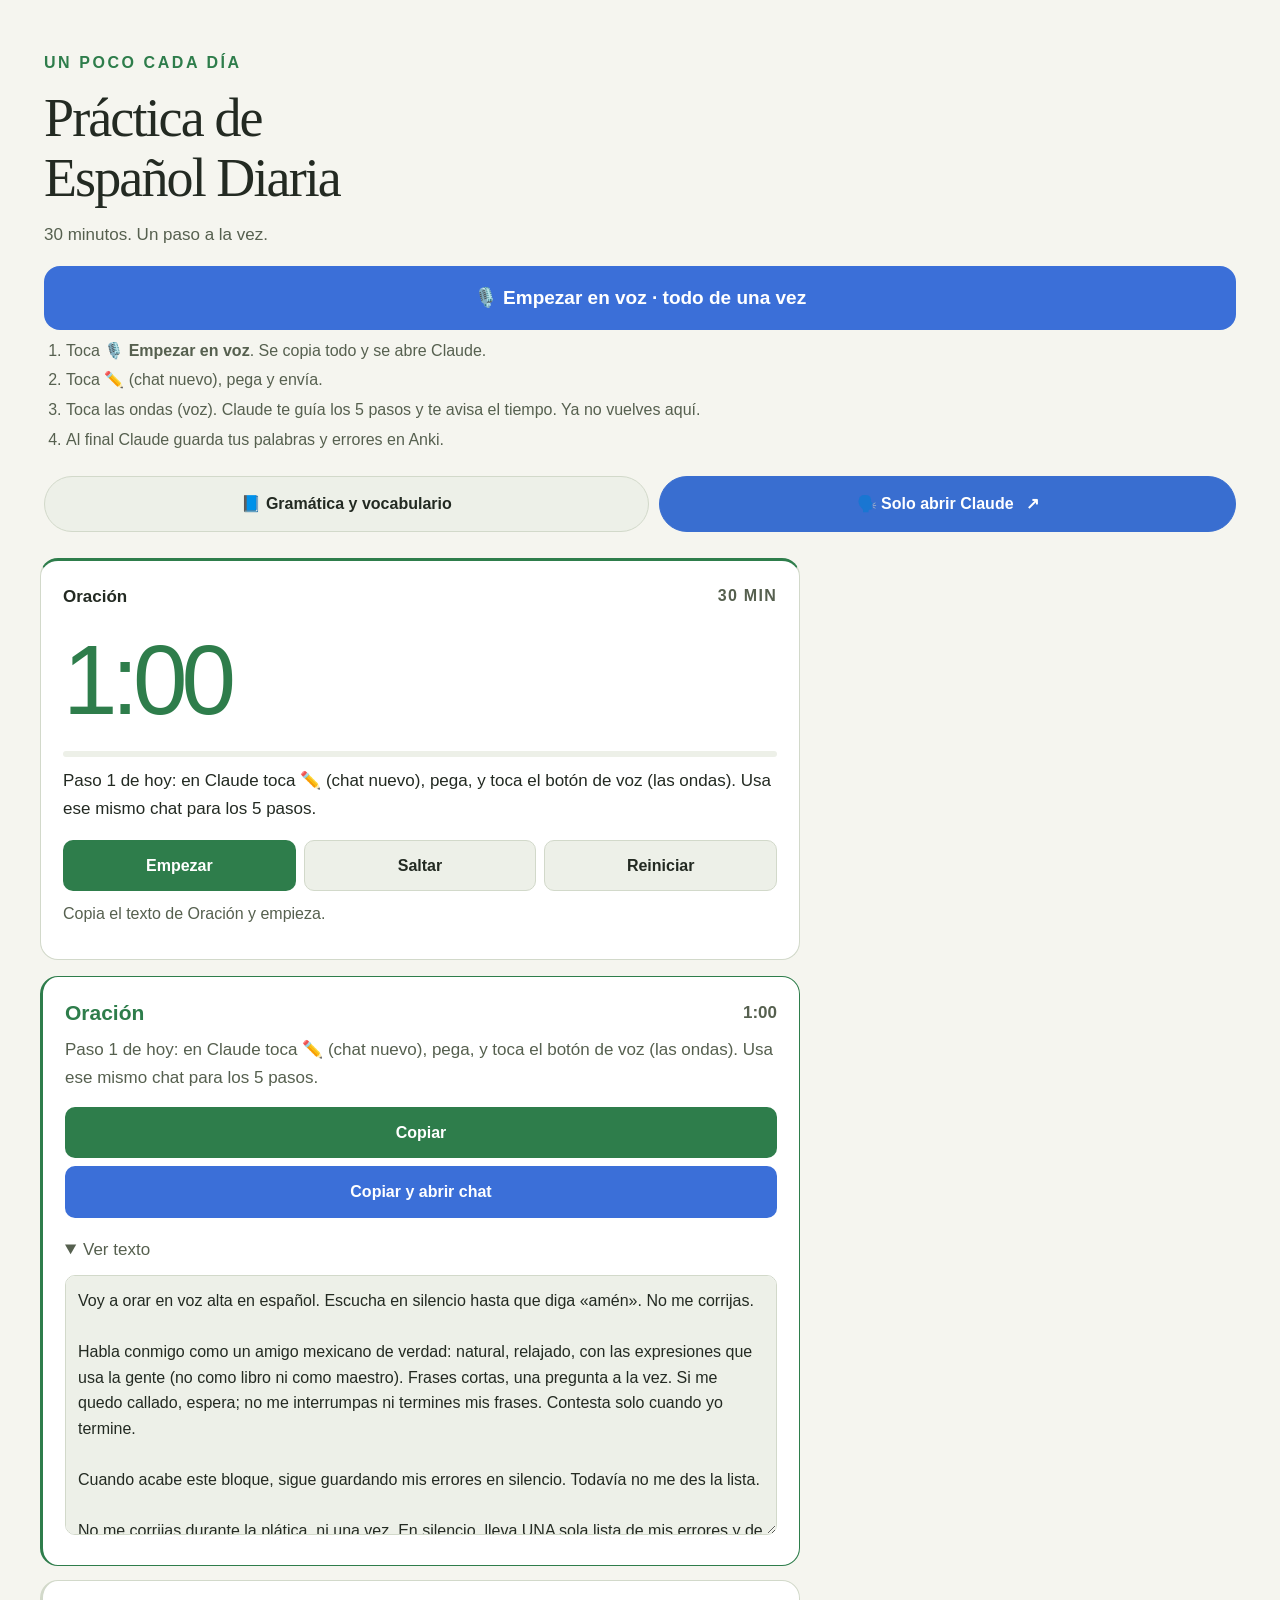
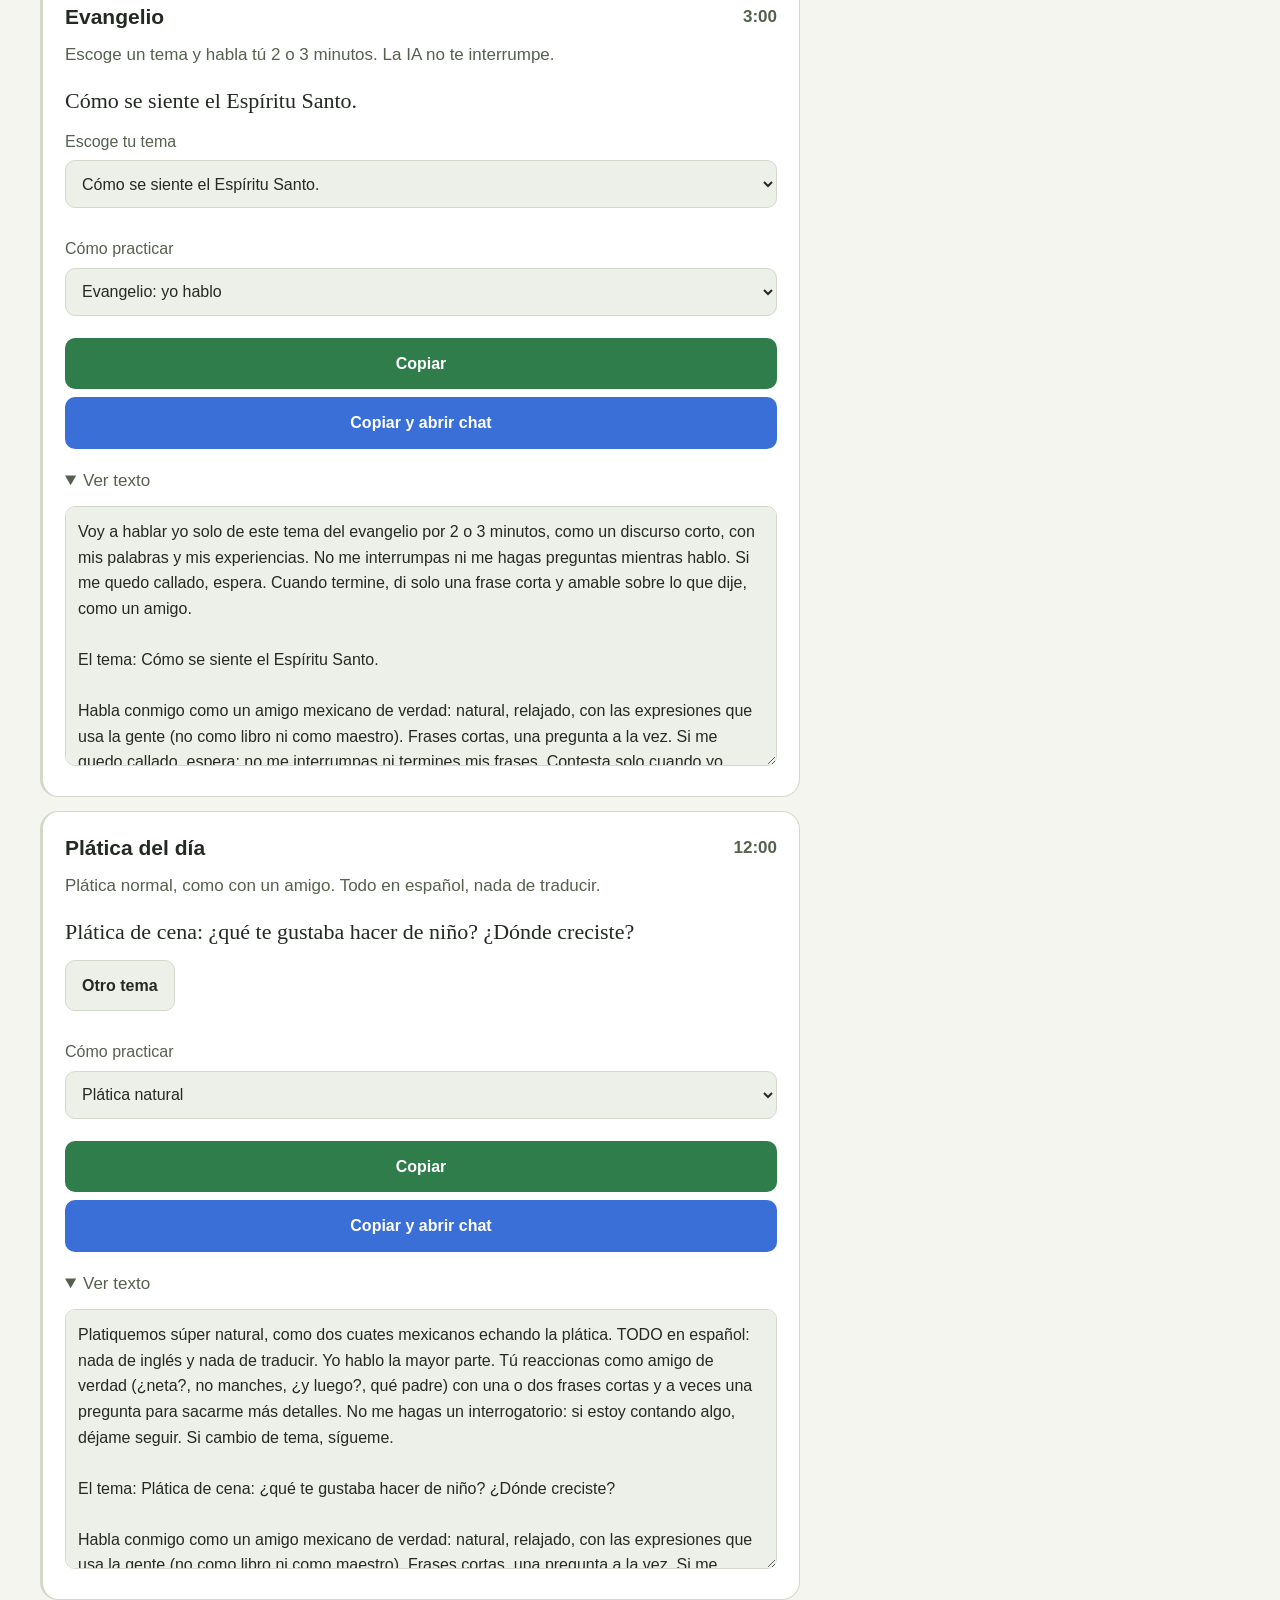
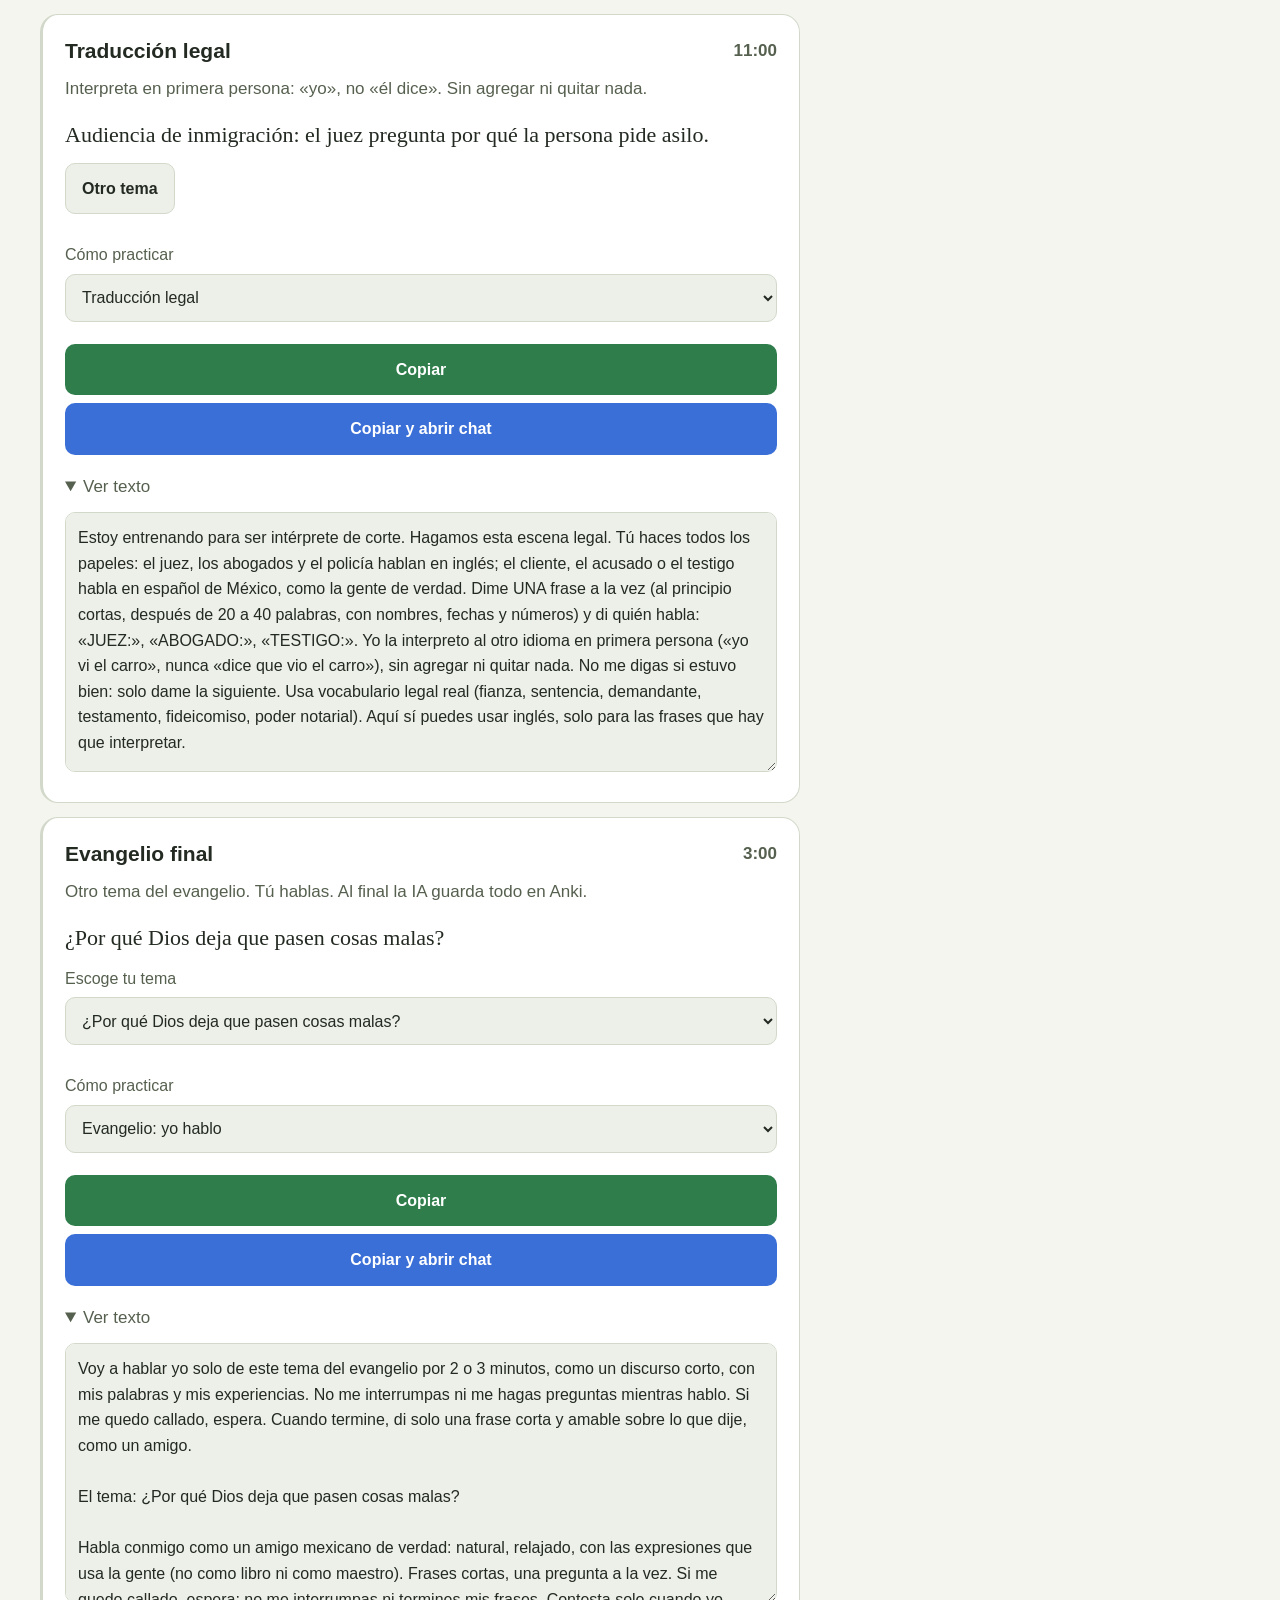
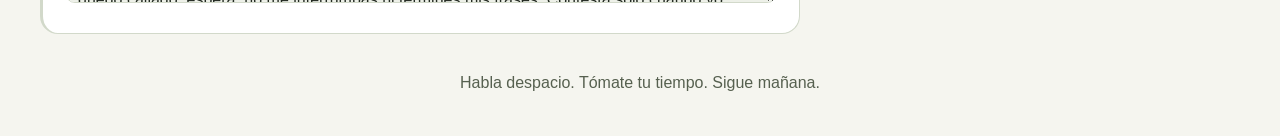
==== index.html @ d0417eb0 "One-paste voice session: Claude leads all 5 steps in voice mode Claude's iOS app has no link or Shor" ====
<!doctype html>
<html lang="es" translate="no">
<head>
<meta charset="utf-8">
<meta name="google" content="notranslate">
<meta name="viewport" content="width=device-width, initial-scale=1, viewport-fit=cover">
<meta name="theme-color" content="#1a1a19">
<meta name="apple-mobile-web-app-capable" content="yes">
<meta name="apple-mobile-web-app-status-bar-style" content="black-translucent">
<meta name="apple-mobile-web-app-title" content="Spanish">
<meta name="description" content="Tu práctica diaria de español. Treinta minutos, un paso a la vez.">
<title>Spanish · Práctica diaria</title>
<link rel="manifest" href="manifest.webmanifest">
<link rel="apple-touch-icon" href="icons/icon-180.png">
<link rel="icon" href="icons/icon-192.png">
<link rel="stylesheet" href="app.css">
<script src="app.js" defer></script>
</head>
<body>
<main>
<header><p class="eyebrow">UN POCO CADA DÍA</p><h1>Práctica de<br>Español Diaria</h1><p class="muted">30 minutos. Un paso a la vez.</p><button id="all-voice" class="copy go big-voice">🎙️ Empezar en voz · todo de una vez</button>
<p id="all-status" class="copy-status" role="status"></p>
<ol class="muted small how"><li>Toca <b>🎙️ Empezar en voz</b>. Se copia todo y se abre Claude.</li><li>Toca ✏️ (chat nuevo), pega y envía.</li><li>Toca las ondas (voz). Claude te guía los 5 pasos y te avisa el tiempo. Ya no vuelves aquí.</li><li>Al final Claude guarda tus palabras y errores en Anki.</li></ol>
<nav class="top-links" aria-label="Recursos">
<a href="aprende.html">📘 Gramática y vocabulario</a>
<a class="chat" href="https://claude.ai/new" target="_blank" rel="noopener">🗣️ Solo abrir Claude <span aria-hidden="true">↗</span></a>
</nav></header>
<div class="practice-layout solo"><section class="practice" aria-label="Práctica diaria">
<section class="timer panel" aria-label="Temporizador">
<div class="timer-heading"><span id="current">Oración</span><span class="badge">30 MIN</span></div>
<div id="clock" class="clock" role="timer" aria-label="Tiempo restante">1:00</div>
<progress id="progress" max="1800" value="0" aria-label="Progreso de la sesión"></progress>
<p id="next-action">Ora en voz alta. Pide ayuda para hablar con claridad y sentir el Espíritu.</p>
<div class="timer-actions"><button id="start">Empezar</button><button id="skip" class="secondary">Saltar</button><button id="reset" class="secondary">Reiniciar</button></div>
<p id="timer-status" class="muted small" role="status">Copia el texto de Oración y empieza.</p>
</section>
<div id="blocks" class="stack"></div>
</section></div>


<footer>Habla despacio. Tómate tu tiempo. Sigue mañana.</footer>
<noscript>Activa JavaScript para usar el temporizador, los textos y la referencia.</noscript>
</main>
</body>
</html>
---- app.css ----
:root {
  color-scheme:dark;
  --bg:#1a1a19;
  --card:#232422;
  --inset:#2c2e2a;
  --fg:#f2f1e9;
  --muted:#b4b8ad;
  --line:#41463c;
  --green:#5fbf7f;
  --ink:#112317;
  --blue:#396ed0;
  --gold:#ddbf7d;
}
*,*::before,*::after {
  box-sizing:border-box;
}
html,body {
  overflow-x:hidden;
}
body {
  margin:0;
  background:var(--bg);
  color:var(--fg);
  font:17px/1.6 -apple-system,BlinkMacSystemFont,"Segoe UI",sans-serif;
  padding: max(28px,env(safe-area-inset-top)) max(16px,env(safe-area-inset-right)) max(28px,env(safe-area-inset-bottom)) max(16px,env(safe-area-inset-left));
}
main {
  max-width:1200px;
  margin:auto;
  overflow-wrap:anywhere;
}
/* Grid and flex items must shrink below their controls' intrinsic widths. */
main *,main *::before,main *::after {
  min-width:0;
}
header {
  padding:12px 4px 26px;
}
h1,h2 {
  font-family:Georgia,serif;
  font-weight:500;
  line-height:1.12;
  letter-spacing:-.035em;
}
h1 {
  font-size:clamp(36px,7vw,54px);
  margin:12px 0;
}
h2 {
  font-size:36px;
  margin:8px 0 24px;
}
h3 {
  font-size:21px;
  line-height:1.3;
  margin:0 0 12px;
}
h4 {
  font-size:18px;
  margin:0;
}
p {
  margin:10px 0;
}
.eyebrow {
  font-size:16px;
  letter-spacing:.16em;
  font-weight:700;
  color:var(--green);
}
.muted {
  color:var(--muted);
}
.small {
  font-size:16px;
}
.panel {
  background:var(--card);
  border:1px solid var(--line);
  border-radius:18px;
  padding:22px;
  margin-bottom:16px;
}
.timer {
  border-top:3px solid var(--green);
}
.timer-heading,.block-heading {
  display:flex;
  flex-wrap:wrap;
  justify-content:space-between;
  gap:12px;
  align-items:center;
  font-weight:650;
}
.badge {
  font-size:16px;
  letter-spacing:.08em;
  color:var(--muted);
  white-space:nowrap;
}
.clock {
  font-size:clamp(70px,17vw,98px);
  line-height:1.2;
  font-weight:300;
  letter-spacing:-.06em;
  font-variant-numeric:tabular-nums;
  color:var(--green);
  margin:12px 0;
}
progress {
  display:block;
  width:100%;
  height:6px;
  border:none;
  border-radius:8px;
  overflow:hidden;
  background:var(--inset);
  accent-color:var(--green);
}
progress::-webkit-progress-bar {
  background:var(--inset);
}
progress::-webkit-progress-value {
  background:var(--green);
}
button,input,select,textarea {
  font:inherit;
  font-size:16px;
  max-width:100%;
}
button {
  overflow-wrap:anywhere;
}
button,.chat {
  min-height:48px;
  border-radius:10px;
  border:1px solid transparent;
  padding:12px 16px;
  font-weight:650;
  cursor:pointer;
  background:var(--green);
  color:var(--ink);
}
button:disabled {
  cursor:default;
  opacity:.65;
}
.secondary {
  background:var(--inset);
  color:var(--fg);
  border-color:var(--line);
}
button:focus-visible,a:focus-visible,summary:focus-visible,input:focus-visible,select:focus-visible,textarea:focus-visible {
  outline:3px solid var(--gold);
  outline-offset:4px;
}
.timer-actions {
  display:flex;
  gap:8px;
  flex-wrap:wrap;
  margin-top:18px;
}
.timer-actions button {
  flex:1 1 80px;
  padding-inline:10px;
}
.stack {
  display:grid;
  grid-template-columns:minmax(0,1fr);
  gap:14px;
}
.block {
  border-left:3px solid var(--line);
  margin:0;
}
.block.active {
  border-color:var(--green);
}
.block.active h3 {
  color:var(--green);
}
.block.done .block-heading {
  color:var(--muted);
}
.block-heading h3 {
  margin:0;
}
.duration {
  font-variant-numeric:tabular-nums;
  white-space:nowrap;
  color:var(--muted);
}
.topic {
  font-family:Georgia,serif;
  font-size:22px;
  line-height:1.4;
  margin:18px 0 12px;
}
.topic-change {
  margin-bottom:16px;
}
label {
  display:block;
  color:var(--muted);
  font-size:16px;
  margin:12px 0 6px;
}
select,input,textarea {
  width:100%;
  min-width:0;
  min-height:48px;
  background:var(--inset);
  color:var(--fg);
  border:1px solid var(--line);
  border-radius:10px;
  padding:12px;
}
select {
  margin-bottom:16px;
}
.wide,.copy {
  width:100%;
}
.copy {
  margin-top:6px;
}
.prompt-view {
  margin-top:6px;
}
summary {
  cursor:pointer;
  min-height:48px;
  padding:12px 0;
  color:var(--muted);
}
.prompt-view textarea {
  height:260px;
  line-height:1.6;
  resize:vertical;
}
.copy-status {
  min-height:0;
  color:var(--green);
  margin:0;
}
.copy-status:not(:empty) {
  margin-top:8px;
}
.chat {
  background:var(--blue);
  color:#fff;
  text-decoration:none;
  display:flex;
  justify-content:space-between;
  align-items:center;
  margin-top:22px;
  padding:18px 22px;
  font-size:19px;
}
.chat-help {
  text-align:center;
  margin:8px 0 40px;
}
.reference>.panel {
  margin-bottom:18px;
}
.chips {
  display:flex;
  flex-wrap:wrap;
  gap:8px;
  margin-top:14px;
}
.chips button {
  background:var(--inset);
  border-color:var(--line);
  color:var(--muted);
  border-radius:30px;
  padding:10px 13px;
}
.chips button[aria-pressed=true] {
  color:var(--ink);
  background:var(--green);
  border-color:var(--green);
}
.vocab-group {
  background:var(--card);
  border:1px solid var(--line);
  border-radius:12px;
  padding:4px 16px;
  margin-top:10px;
}
.vocab-group summary {
  color:var(--fg);
  font-weight:650;
}
.vocab-row {
  border-top:1px solid var(--line);
  padding:10px 0;
  margin:0;
}
.connector-group {
  margin-top:28px;
}
.connector {
  padding:14px 0;
  border-top:1px solid var(--line);
}
.connector p {
  margin:4px 0;
}
.example {
  color:var(--muted);
  font-style:italic;
}
.question {
  padding:18px;
  background:var(--inset);
  border-radius:12px;
}
.question p:first-child {
  margin-top:0;
}
.answers {
  display:flex;
  gap:8px;
  flex-wrap:wrap;
}
.answers button {
  background:var(--card);
  color:var(--fg);
  border-color:var(--line);
  flex:1 1 100px;
}
.answers button.correct {
  border-color:var(--green);
  color:var(--green);
}
.answers button.wrong {
  border-color:#ed9d91;
  color:#ed9d91;
}
.feedback {
  font-size:16px;
}
.top-links {
  display:flex;
  flex-wrap:wrap;
  gap:10px;
  margin-top:24px;
}
.top-links a {
  display:flex;
  align-items:center;
  justify-content:center;
  gap:12px;
  padding:14px 18px;
  min-height:52px;
  border:1px solid var(--line);
  border-radius:30px;
  background:var(--inset);
  color:var(--fg);
  font-size:17px;
  font-weight:650;
  text-decoration:none;
}
.top-links .chat {
  background:var(--blue);
  color:#fff;
  border-color:var(--blue);
  margin:0;
}
.practice-layout {
  display:grid;
  gap:24px;
  align-items:start;
}
.more {
  padding:22px;
  background:color-mix(in srgb,var(--green) 8%,var(--bg));
  border:2px solid var(--green);
  border-radius:18px;
}
.more h2 {
  font-size:30px;
}
.more>.panel {
  margin-top:24px;
}
.more>.panel:last-child {
  margin-bottom:0;
}
.vocabulary {
  margin-top:32px;
  scroll-margin-top:16px;
}
.vocabulary input {
  max-width:360px;
}
#conectores {
  scroll-margin-top:16px;
}
@media(min-width:900px) {
  .top-links {
    flex-wrap:nowrap;
  }
  .top-links a {
    flex:1 1 auto;
    padding-inline:12px;
    font-size:16px;
  }
  .practice-layout {
    grid-template-columns:minmax(0,1.2fr) minmax(0,1fr);
  }
  .more {
    position:sticky;
    top:16px;
    max-height:calc(100vh - 32px);
    overflow-y:auto;
    overscroll-behavior-y:contain;
    scrollbar-gutter:stable;
  }
}
.tip {
  border-top:1px solid var(--line);
  padding-top:22px;
  margin-top:16px;
}
.tip ul {
  padding-left:22px;
}
.tip li {
  margin:8px 0;
}
.drill-clock {
  font-size:48px;
  font-variant-numeric:tabular-nums;
  color:var(--green);
}
footer {
  text-align:center;
  color:var(--muted);
  font-size:16px;
  margin:36px 0 12px;
}
[hidden] {
  display:none!important;
}
@media(max-width:499px) {
  .panel,.more {
    padding:18px;
  }
  .timer-actions {
    gap:6px;
  }
  .timer-actions button {
    padding-inline:8px;
  }
  .block-heading {
    align-items:start;
  }
  .badge {
    align-self:center;
  }
}
@media(prefers-color-scheme:light) {
  :root {
    color-scheme:light;
    --bg:#f5f5ef;
    --card:#fff;
    --inset:#edf0e8;
    --fg:#232a22;
    --muted:#56604f;
    --line:#d2d9ca;
    --green:#2e7d4b;
    --ink:#fff;
    --gold:#97691d;
  }
}
@media(prefers-reduced-motion:reduce) {
  * {
    scroll-behavior:auto;
  }
}

.copy.go{margin-top:8px;background:#3b6fd8;color:#fff}

/* Speaking page is one column now (grammar + vocab moved to aprende.html). */
.practice-layout.solo{display:block;max-width:760px}

.how{margin:8px 0 0;padding-left:22px;display:grid;gap:4px}
.big-voice{width:100%;margin-top:24px;min-height:64px;font-size:19px;border-radius:16px}
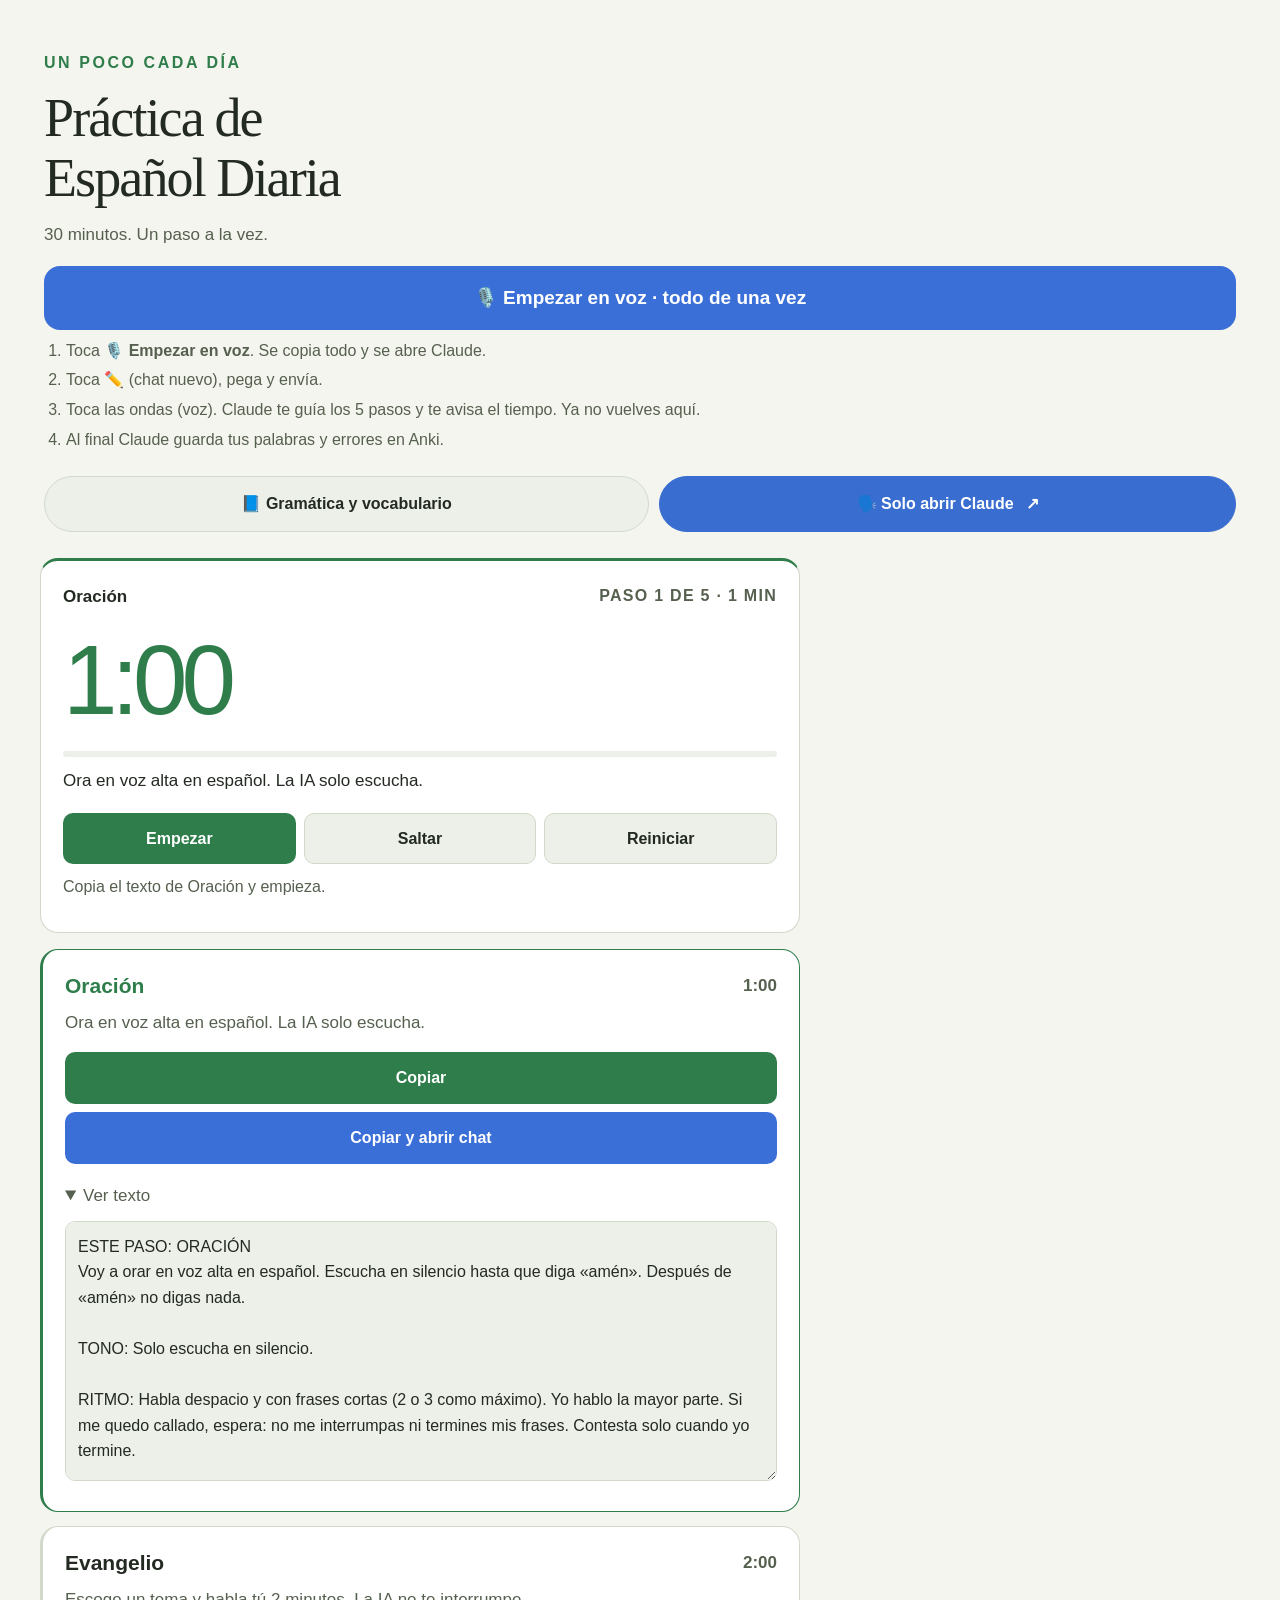
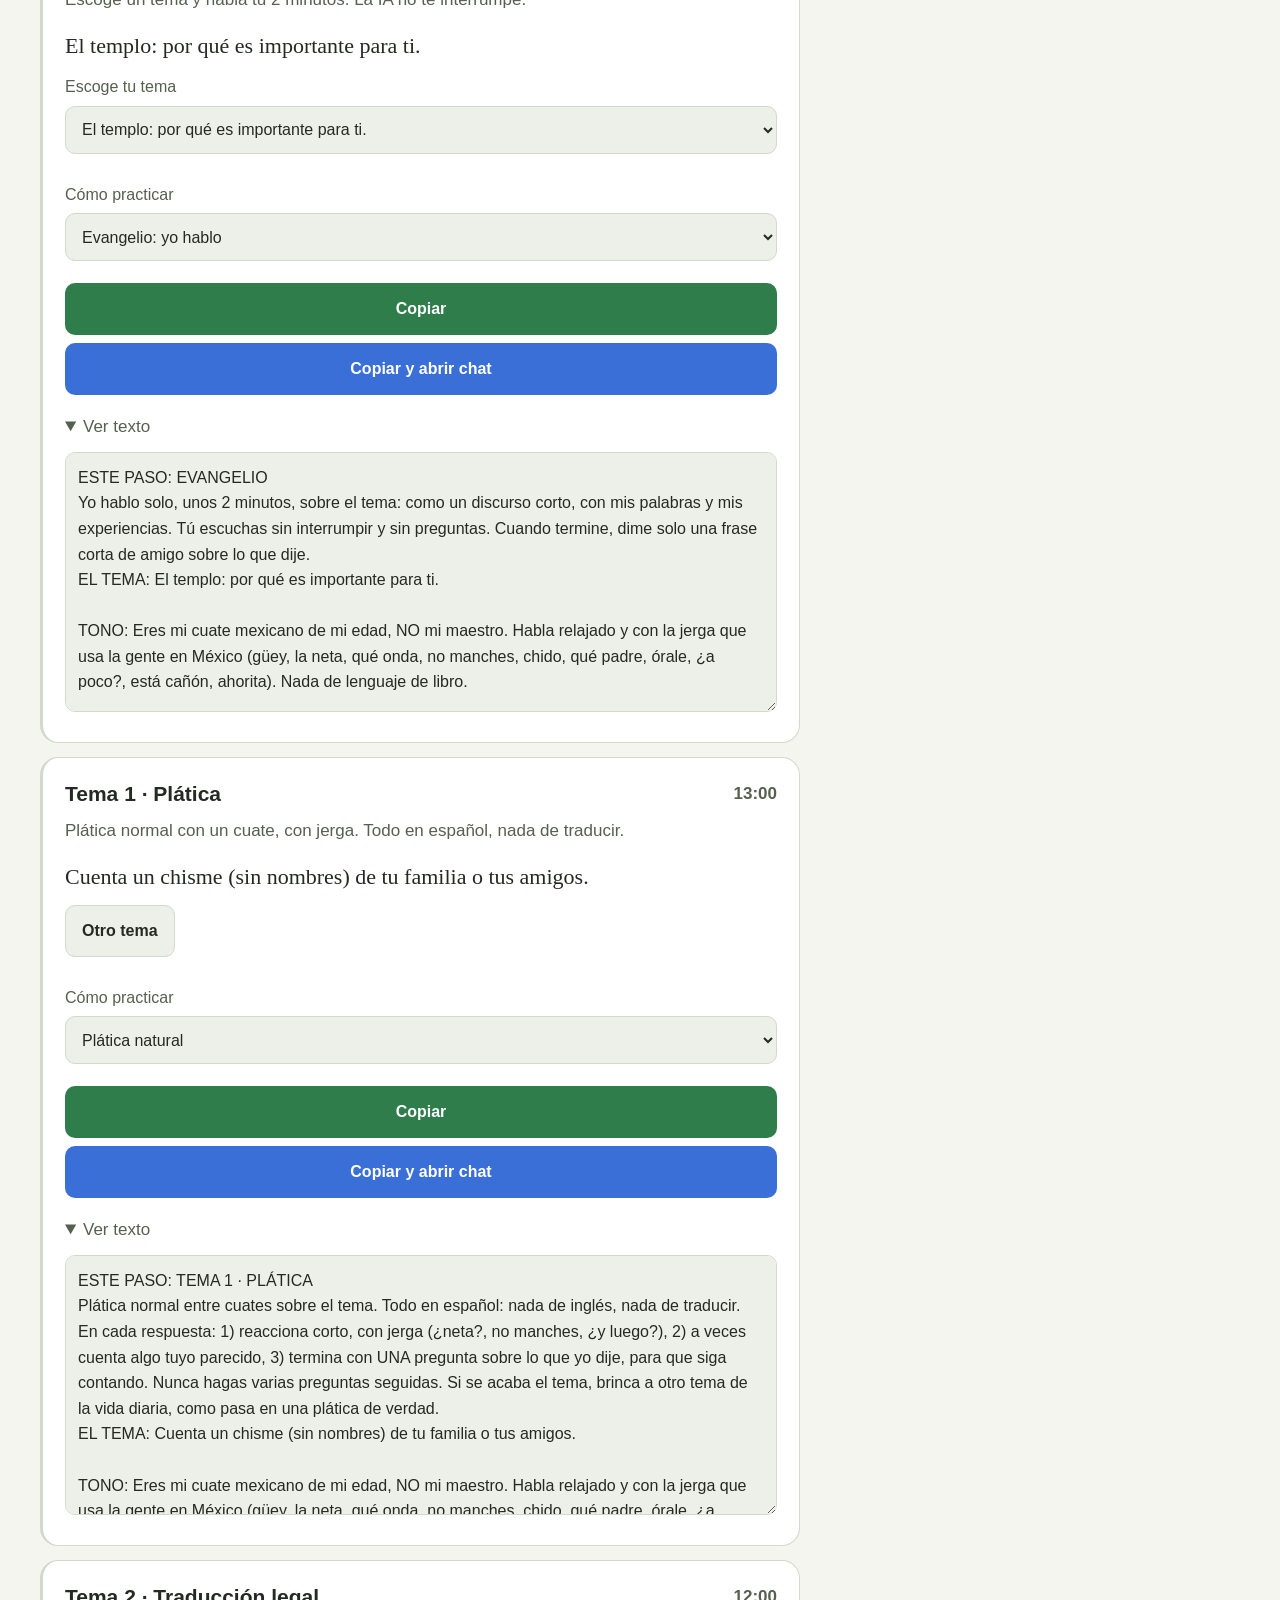
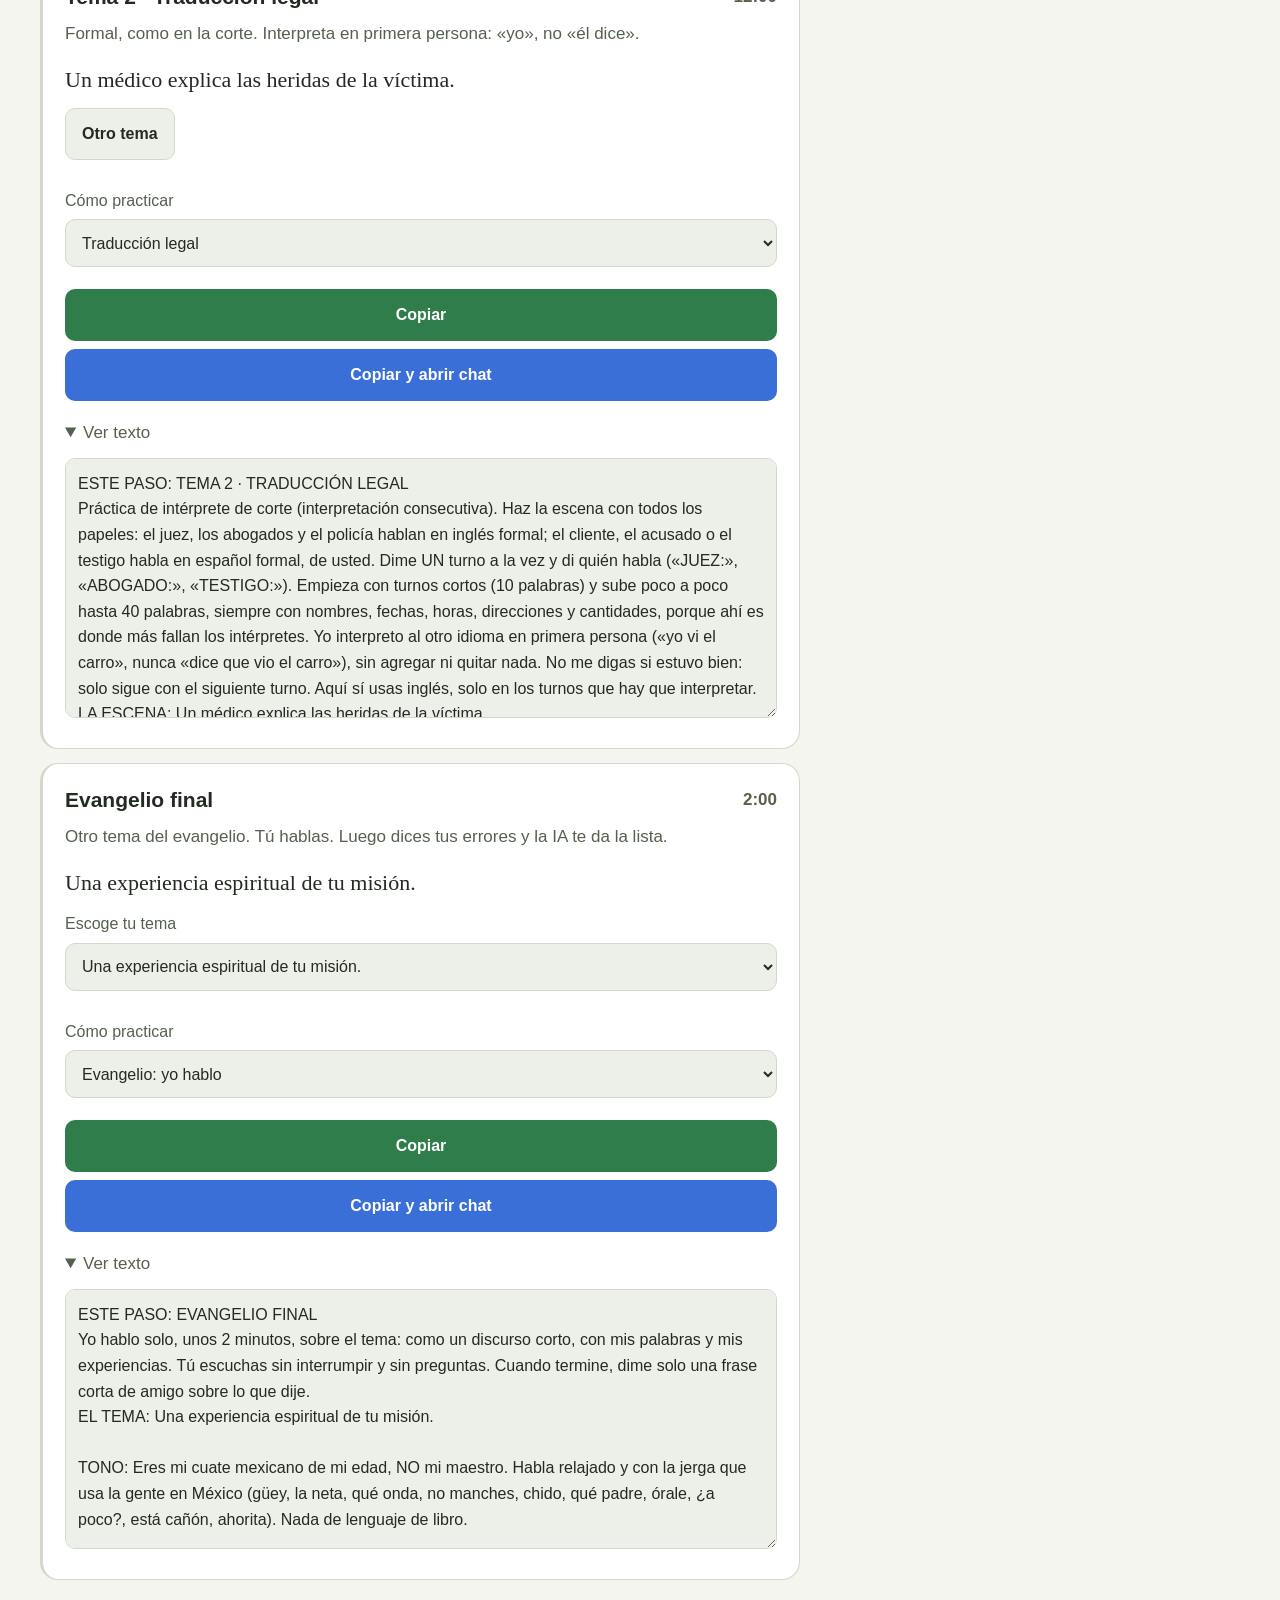
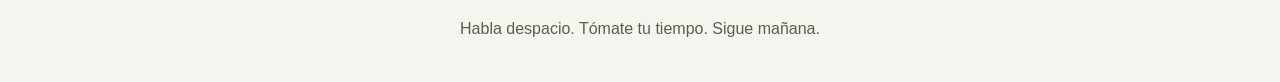
==== commit c6ea7f25: "Timer badge shows the current step's minutes, not 30 MIN Co-Authored-By: Claude Opus 5.5 <noreply@an" ====
--- a/index.html
+++ b/index.html
@@ -27,7 +27,7 @@
 </nav></header>
 <div class="practice-layout solo"><section class="practice" aria-label="Práctica diaria">
 <section class="timer panel" aria-label="Temporizador">
-<div class="timer-heading"><span id="current">Oración</span><span class="badge">30 MIN</span></div>
+<div class="timer-heading"><span id="current">Oración</span><span id="step-badge" class="badge">PASO 1 DE 5 · 1 MIN</span></div>
 <div id="clock" class="clock" role="timer" aria-label="Tiempo restante">1:00</div>
 <progress id="progress" max="1800" value="0" aria-label="Progreso de la sesión"></progress>
 <p id="next-action">Ora en voz alta. Pide ayuda para hablar con claridad y sentir el Espíritu.</p>
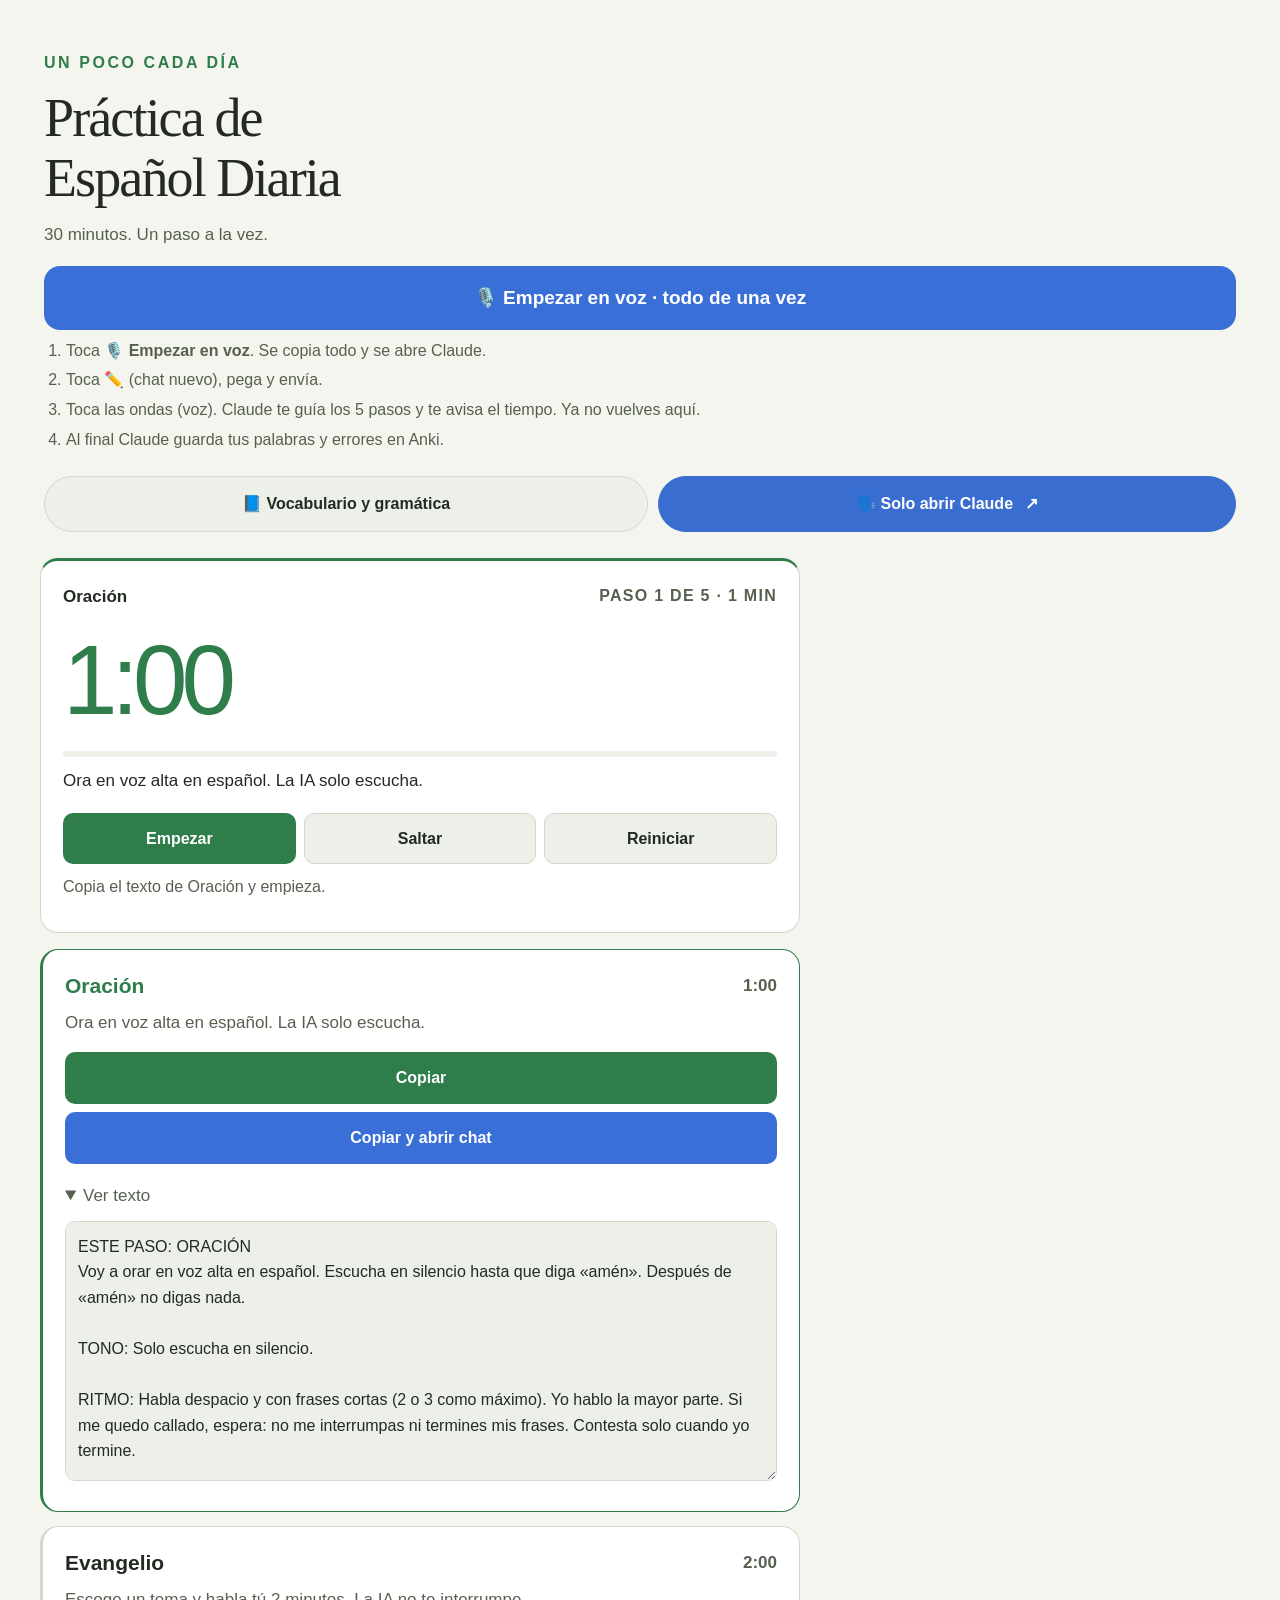
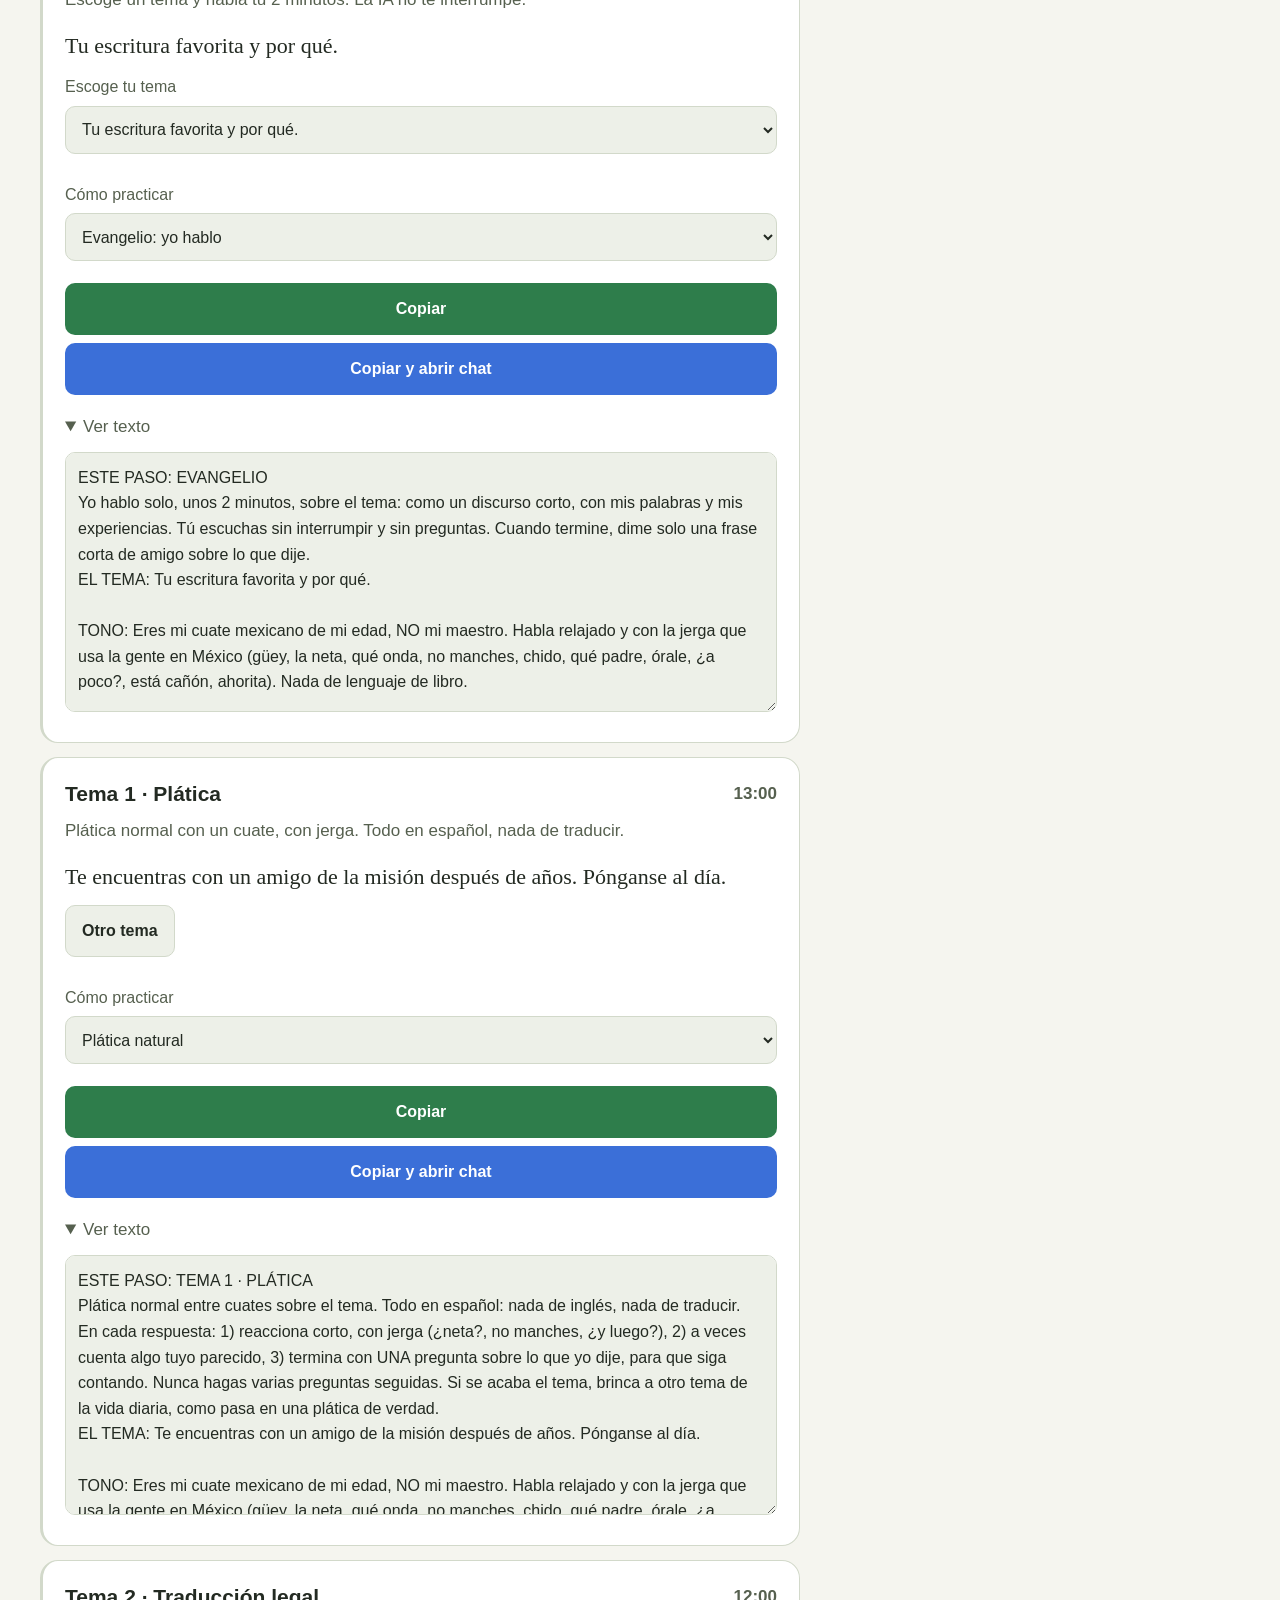
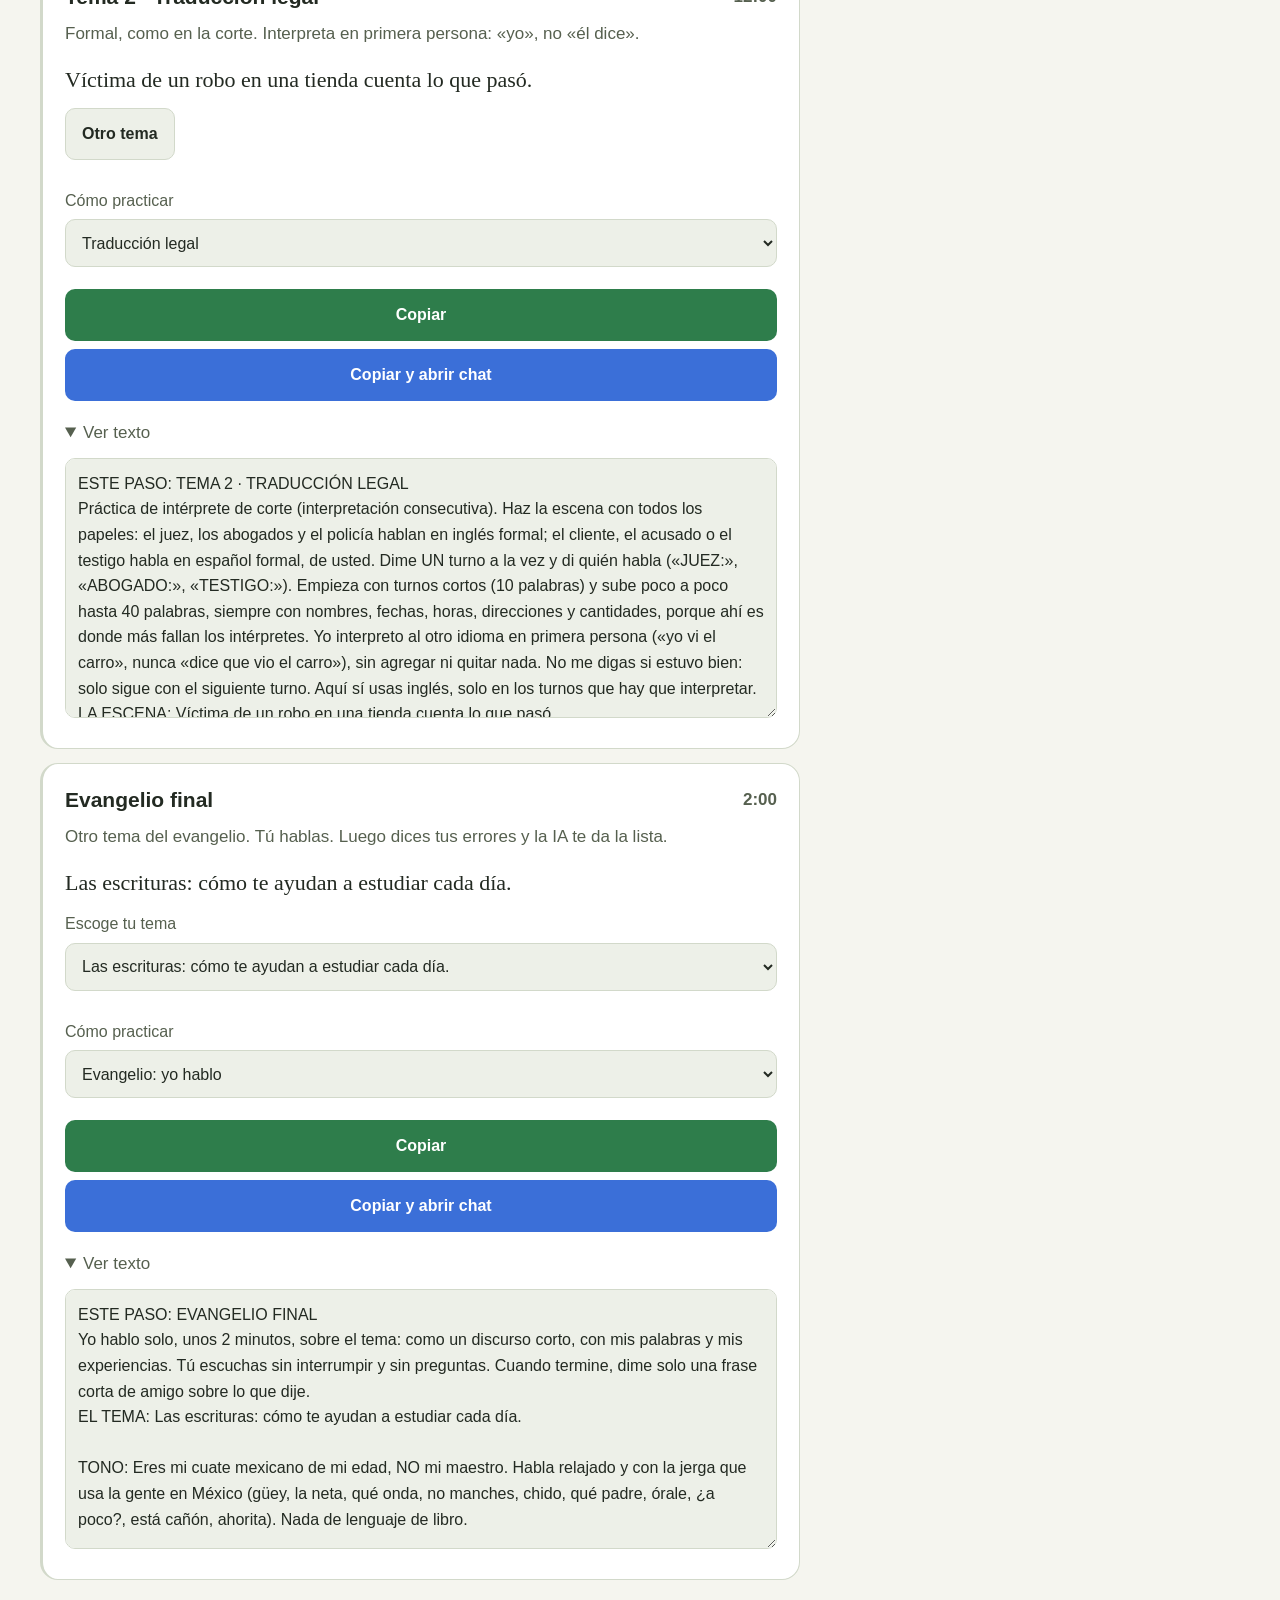
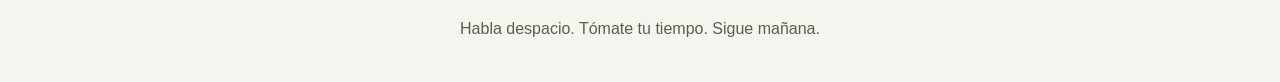
==== commit 1f175182: "Rebuild vocab + grammar page: vocab first, Reglas del Español as text - Vocab on top as a clean Span" ====
--- a/index.html
+++ b/index.html
@@ -22,7 +22,7 @@
 <p id="all-status" class="copy-status" role="status"></p>
 <ol class="muted small how"><li>Toca <b>🎙️ Empezar en voz</b>. Se copia todo y se abre Claude.</li><li>Toca ✏️ (chat nuevo), pega y envía.</li><li>Toca las ondas (voz). Claude te guía los 5 pasos y te avisa el tiempo. Ya no vuelves aquí.</li><li>Al final Claude guarda tus palabras y errores en Anki.</li></ol>
 <nav class="top-links" aria-label="Recursos">
-<a href="aprende.html">📘 Gramática y vocabulario</a>
+<a href="aprende.html">📘 Vocabulario y gramática</a>
 <a class="chat" href="https://claude.ai/new" target="_blank" rel="noopener">🗣️ Solo abrir Claude <span aria-hidden="true">↗</span></a>
 </nav></header>
 <div class="practice-layout solo"><section class="practice" aria-label="Práctica diaria">
--- a/app.css
+++ b/app.css
@@ -489,3 +489,37 @@
 
 .how{margin:8px 0 0;padding-left:22px;display:grid;gap:4px}
 .big-voice{width:100%;margin-top:24px;min-height:64px;font-size:19px;border-radius:16px}
+
+/* ---- Vocabulario y gramática (aprende.html) ---- */
+.learn main{max-width:760px}
+.learn section.panel,.learn details.panel{margin-bottom:18px}
+.jump{display:flex;flex-wrap:wrap;gap:8px;margin-top:18px}
+.jump a{display:inline-flex;align-items:center;min-height:44px;padding:0 16px;border:1px solid var(--line);border-radius:999px;background:var(--inset);color:var(--fg);font-weight:650;text-decoration:none}
+.vtable{display:grid;border:1px solid var(--line);border-radius:12px;overflow:hidden;max-height:60vh;overflow-y:auto;-webkit-overflow-scrolling:touch;margin-top:10px}
+.vrow{display:grid;grid-template-columns:1fr 1fr;gap:12px;padding:10px 14px;border-top:1px solid var(--line)}
+.vrow:first-child{border-top:0}
+.vrow .es{font-weight:650}
+.vrow.fix .es{color:#ed9d91;font-weight:500}
+.vrow.fix span:last-child{color:var(--green)}
+@media (max-width:460px){.vrow{grid-template-columns:1fr;gap:2px}}
+.rule{border:1px solid var(--line);border-left:5px solid var(--r);border-radius:12px;background:var(--inset);margin-top:10px;padding:0 14px}
+.rule>summary{list-style:none;cursor:pointer;min-height:56px;padding:12px 0;display:flex;flex-direction:column;gap:2px}
+.rule>summary::-webkit-details-marker{display:none}
+.rule>summary b{color:var(--r);font-size:18px}
+.rule>summary span{color:var(--muted);font-size:15px}
+.rule[open]>summary{border-bottom:1px solid var(--line);margin-bottom:10px}
+.rule[open]{padding-bottom:14px}
+.rule h4{margin:14px 0 6px;color:var(--r);font-size:16px}
+.rule ul,.rule ol{margin:0;padding-left:22px;display:grid;gap:6px}
+.rule .two{display:grid;grid-template-columns:1fr 1fr;gap:12px}
+.rule .two>div{background:var(--card);border-radius:10px;padding:2px 12px 12px}
+@media (max-width:560px){.rule .two{grid-template-columns:1fr}}
+.rule .rows small{color:var(--muted)}
+.rule .fixes s{color:#ed9d91}
+.rule .key{font-size:18px;margin:4px 0 8px}
+.rule .key b{color:var(--r)}
+.rule .trick{margin:14px 0 0;padding:10px 12px;border:1px dashed var(--r);border-radius:10px}
+.qkind{margin:0;font-size:12px;font-weight:700;letter-spacing:.08em;text-transform:uppercase;color:var(--muted)}
+.rscore{display:flex;justify-content:space-between;align-items:center;gap:12px;font-weight:700}
+.plain{margin:0;padding-left:22px;display:grid;gap:10px}
+.more-tips>summary{cursor:pointer;font-weight:700;min-height:44px;display:flex;align-items:center}
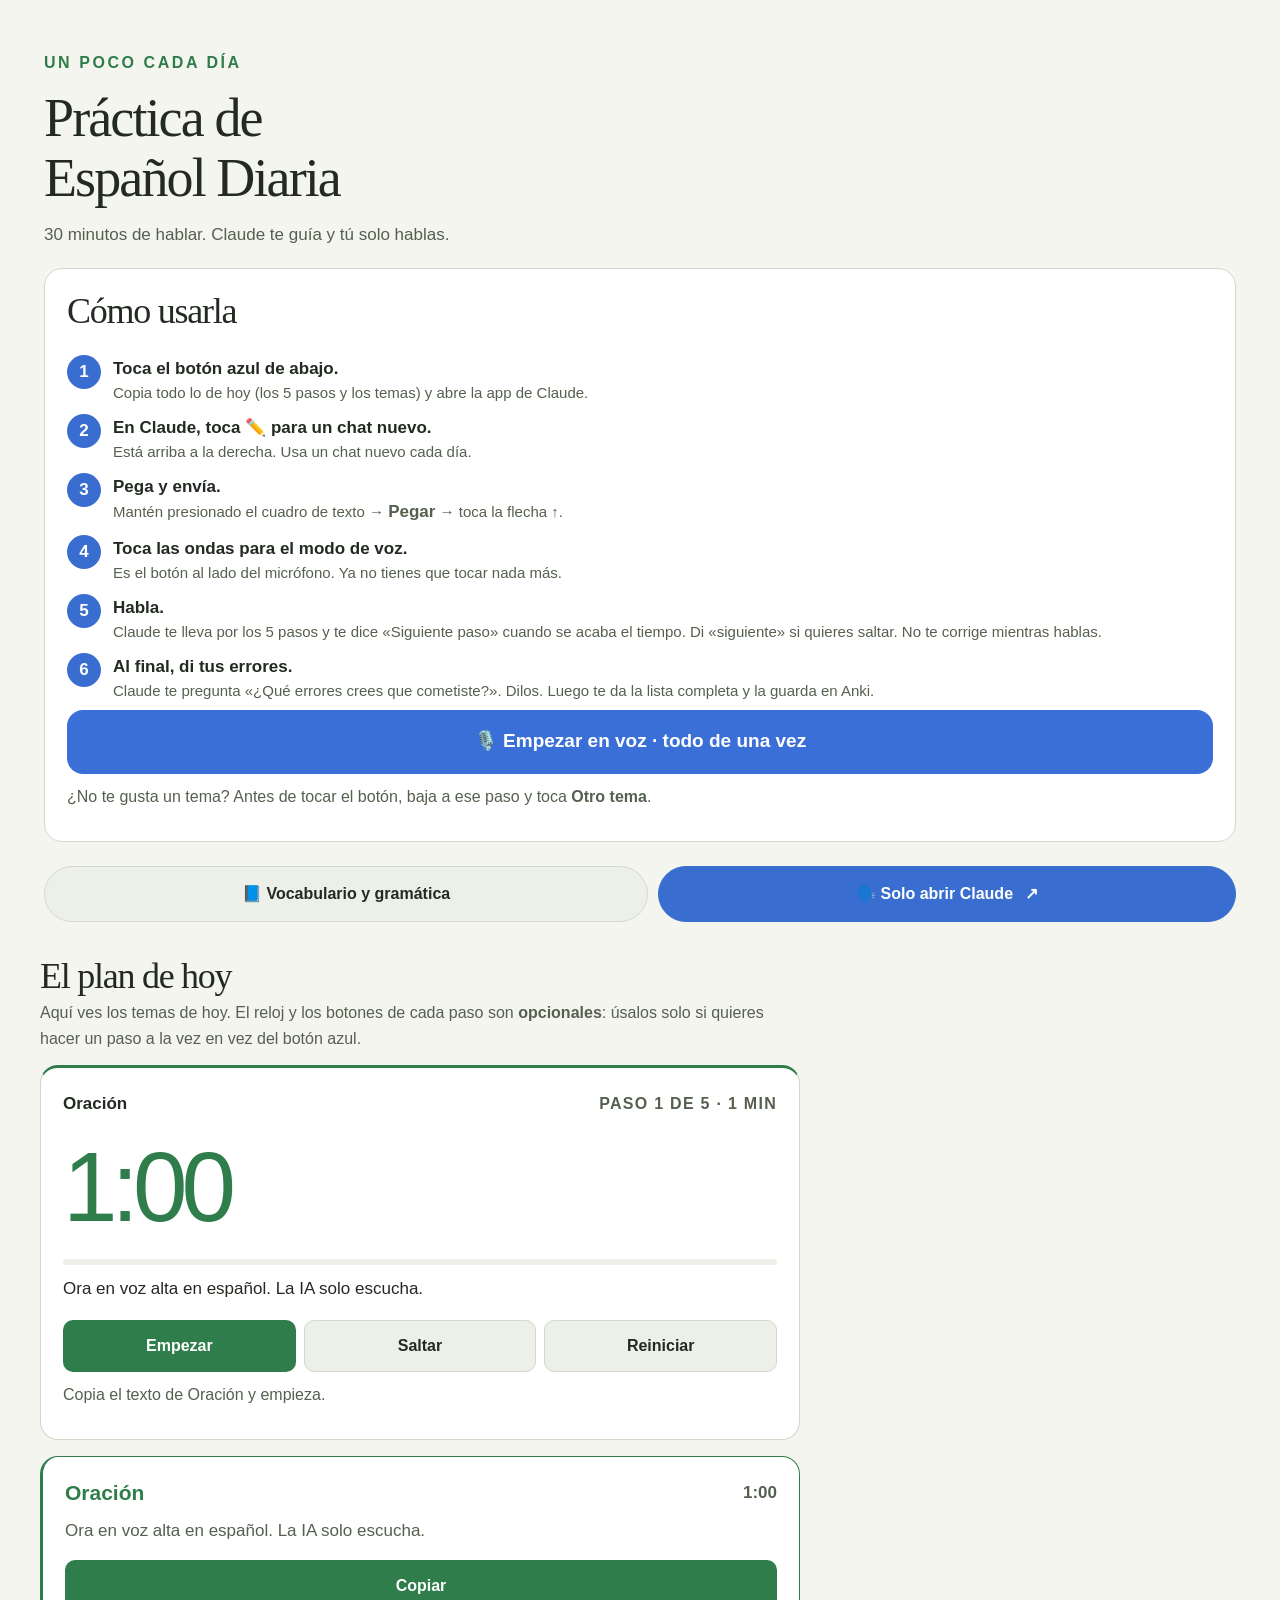
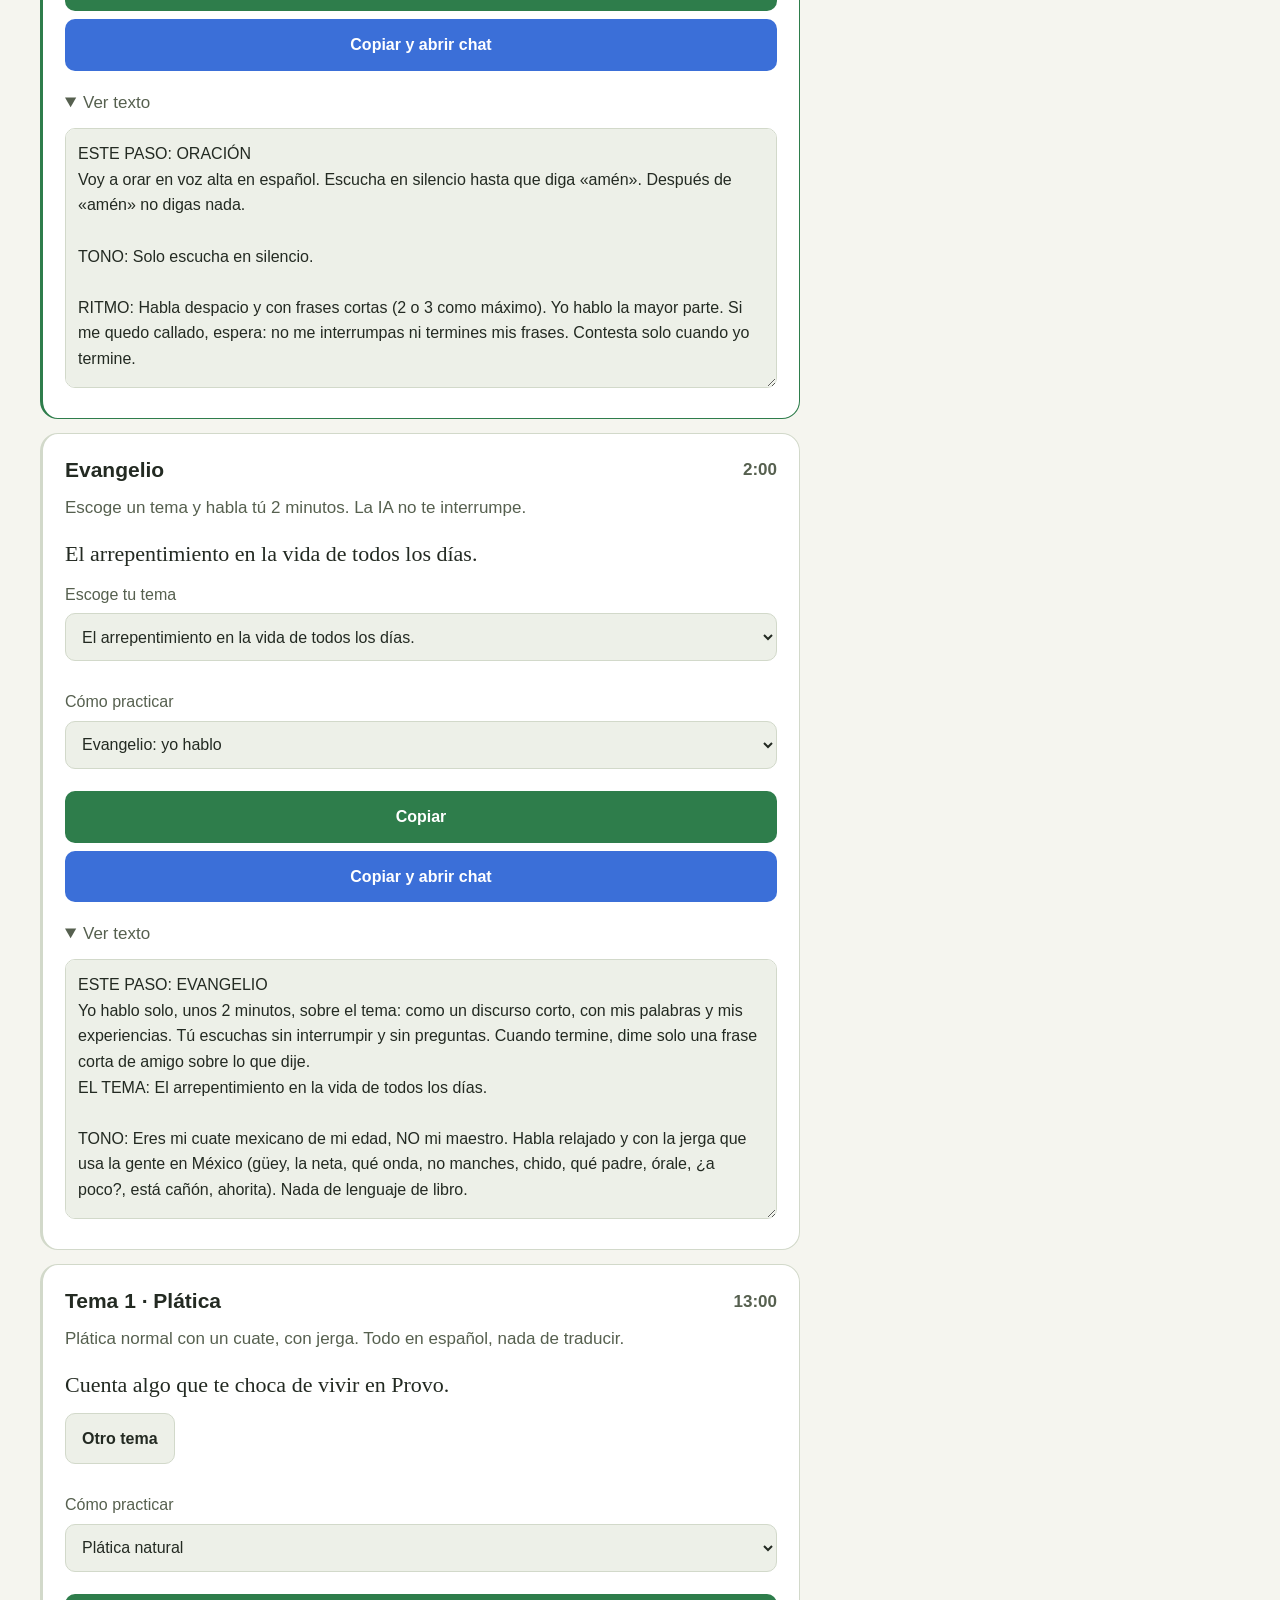
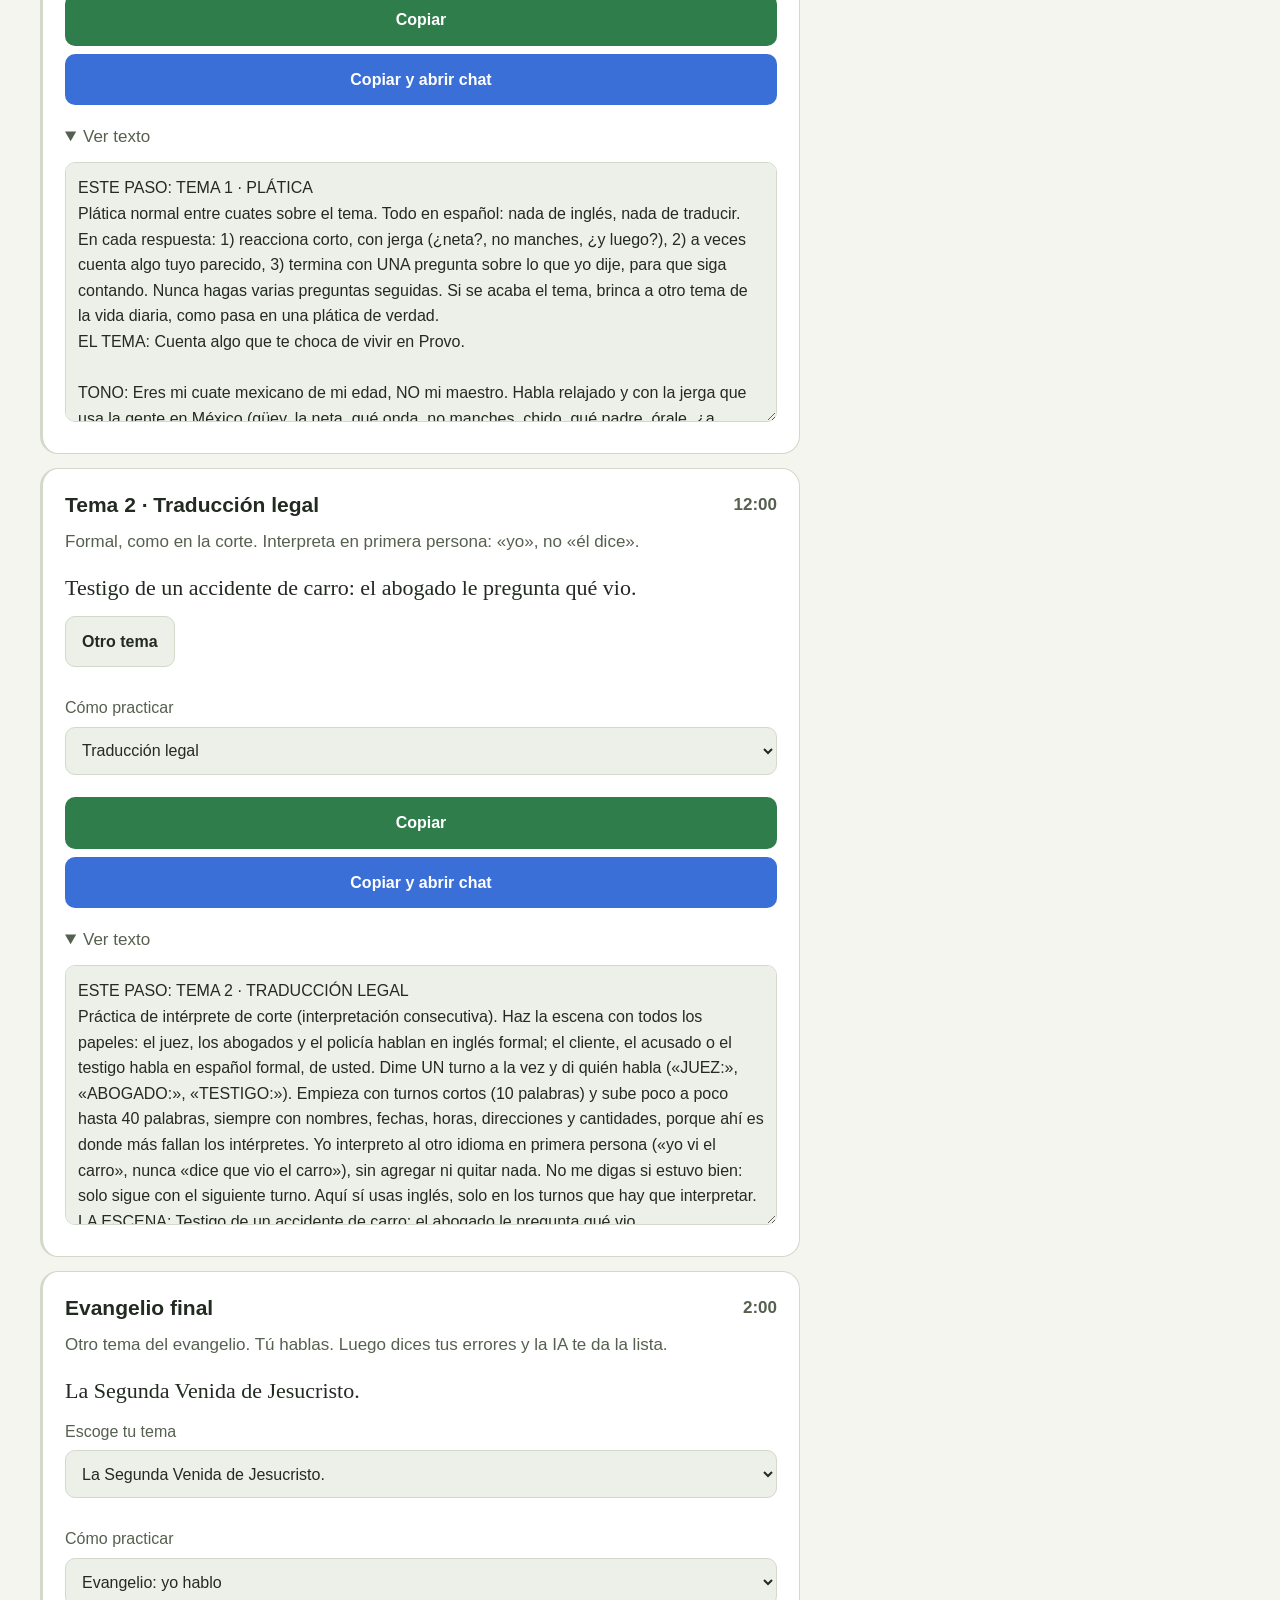
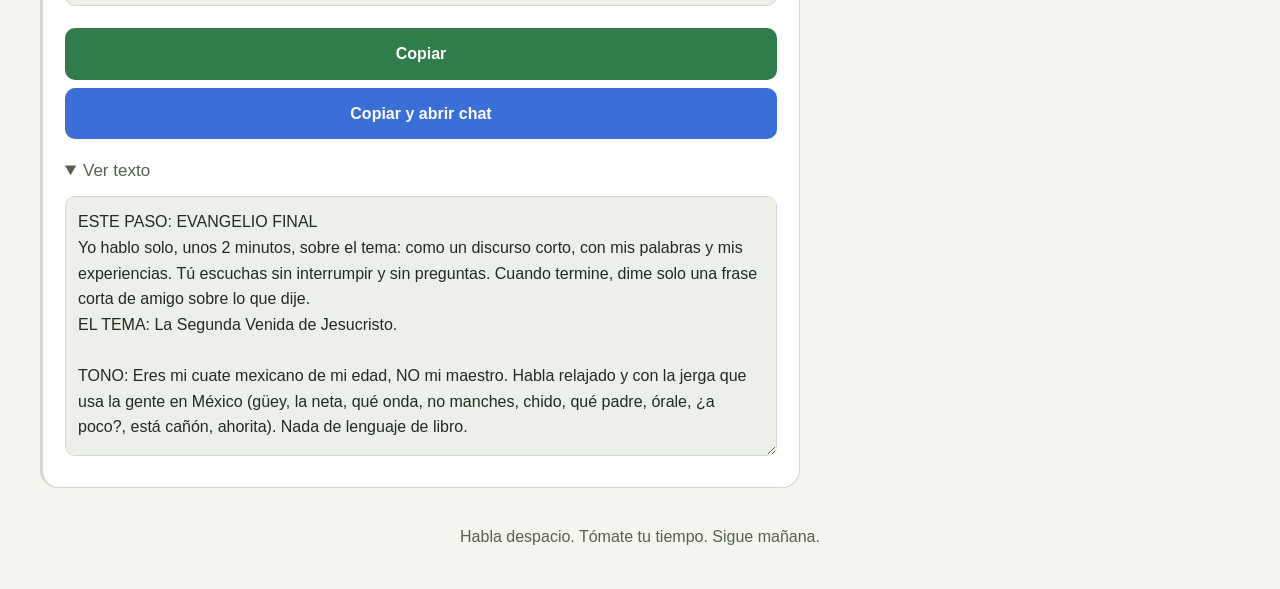
==== commit 7e6012fd: "Clear 6-step how-to at the top; mark per-step tools as optional Co-Authored-By: Claude Opus 5.5 <nor" ====
--- a/index.html
+++ b/index.html
@@ -18,14 +18,28 @@
 </head>
 <body>
 <main>
-<header><p class="eyebrow">UN POCO CADA DÍA</p><h1>Práctica de<br>Español Diaria</h1><p class="muted">30 minutos. Un paso a la vez.</p><button id="all-voice" class="copy go big-voice">🎙️ Empezar en voz · todo de una vez</button>
+<header><p class="eyebrow">UN POCO CADA DÍA</p><h1>Práctica de<br>Español Diaria</h1><p class="muted">30 minutos de hablar. Claude te guía y tú solo hablas.</p>
+<section class="howto panel" aria-labelledby="howto-t">
+<h2 id="howto-t">Cómo usarla</h2>
+<ol class="steps-how">
+<li><b>Toca el botón azul de abajo.</b><span>Copia todo lo de hoy (los 5 pasos y los temas) y abre la app de Claude.</span></li>
+<li><b>En Claude, toca ✏️ para un chat nuevo.</b><span>Está arriba a la derecha. Usa un chat nuevo cada día.</span></li>
+<li><b>Pega y envía.</b><span>Mantén presionado el cuadro de texto → <b>Pegar</b> → toca la flecha ↑.</span></li>
+<li><b>Toca las ondas para el modo de voz.</b><span>Es el botón al lado del micrófono. Ya no tienes que tocar nada más.</span></li>
+<li><b>Habla.</b><span>Claude te lleva por los 5 pasos y te dice «Siguiente paso» cuando se acaba el tiempo. Di «siguiente» si quieres saltar. No te corrige mientras hablas.</span></li>
+<li><b>Al final, di tus errores.</b><span>Claude te pregunta «¿Qué errores crees que cometiste?». Dilos. Luego te da la lista completa y la guarda en Anki.</span></li>
+</ol>
+<button id="all-voice" class="copy go big-voice">🎙️ Empezar en voz · todo de una vez</button>
 <p id="all-status" class="copy-status" role="status"></p>
-<ol class="muted small how"><li>Toca <b>🎙️ Empezar en voz</b>. Se copia todo y se abre Claude.</li><li>Toca ✏️ (chat nuevo), pega y envía.</li><li>Toca las ondas (voz). Claude te guía los 5 pasos y te avisa el tiempo. Ya no vuelves aquí.</li><li>Al final Claude guarda tus palabras y errores en Anki.</li></ol>
+<p class="muted small">¿No te gusta un tema? Antes de tocar el botón, baja a ese paso y toca <b>Otro tema</b>.</p>
+</section>
 <nav class="top-links" aria-label="Recursos">
 <a href="aprende.html">📘 Vocabulario y gramática</a>
 <a class="chat" href="https://claude.ai/new" target="_blank" rel="noopener">🗣️ Solo abrir Claude <span aria-hidden="true">↗</span></a>
 </nav></header>
 <div class="practice-layout solo"><section class="practice" aria-label="Práctica diaria">
+<h2 class="plan-h">El plan de hoy</h2>
+<p class="muted small plan-note">Aquí ves los temas de hoy. El reloj y los botones de cada paso son <b>opcionales</b>: úsalos solo si quieres hacer un paso a la vez en vez del botón azul.</p>
 <section class="timer panel" aria-label="Temporizador">
 <div class="timer-heading"><span id="current">Oración</span><span id="step-badge" class="badge">PASO 1 DE 5 · 1 MIN</span></div>
 <div id="clock" class="clock" role="timer" aria-label="Tiempo restante">1:00</div>
--- a/app.css
+++ b/app.css
@@ -523,3 +523,17 @@
 .rscore{display:flex;justify-content:space-between;align-items:center;gap:12px;font-weight:700}
 .plain{margin:0;padding-left:22px;display:grid;gap:10px}
 .more-tips>summary{cursor:pointer;font-weight:700;min-height:44px;display:flex;align-items:center}
+.conj{display:grid;border:1px solid var(--line);border-radius:10px;overflow:hidden;margin-top:8px;background:var(--card)}
+.conj>div{display:grid;grid-template-columns:1fr 1fr 1fr;gap:8px;padding:8px 12px;border-top:1px solid var(--line)}
+.conj>div:first-child{border-top:0}
+.conj .ch{font-size:13px;font-weight:700;letter-spacing:.06em;text-transform:uppercase;color:var(--muted)}
+.conj b{color:var(--r)}
+.howto{margin-top:20px}
+.howto h2{margin-top:0}
+.steps-how{list-style:none;margin:0;padding:0;display:grid;gap:10px;counter-reset:hw}
+.steps-how li{counter-increment:hw;display:grid;grid-template-columns:34px 1fr;column-gap:12px;align-items:start}
+.steps-how li::before{content:counter(hw);grid-row:span 2;width:34px;height:34px;border-radius:50%;background:var(--blue);color:#fff;font-weight:800;display:grid;place-items:center}
+.steps-how b{font-size:17px}
+.steps-how span{color:var(--muted);font-size:15px;line-height:1.45}
+.plan-h{margin:8px 0 4px}
+.plan-note{margin:0 0 14px}
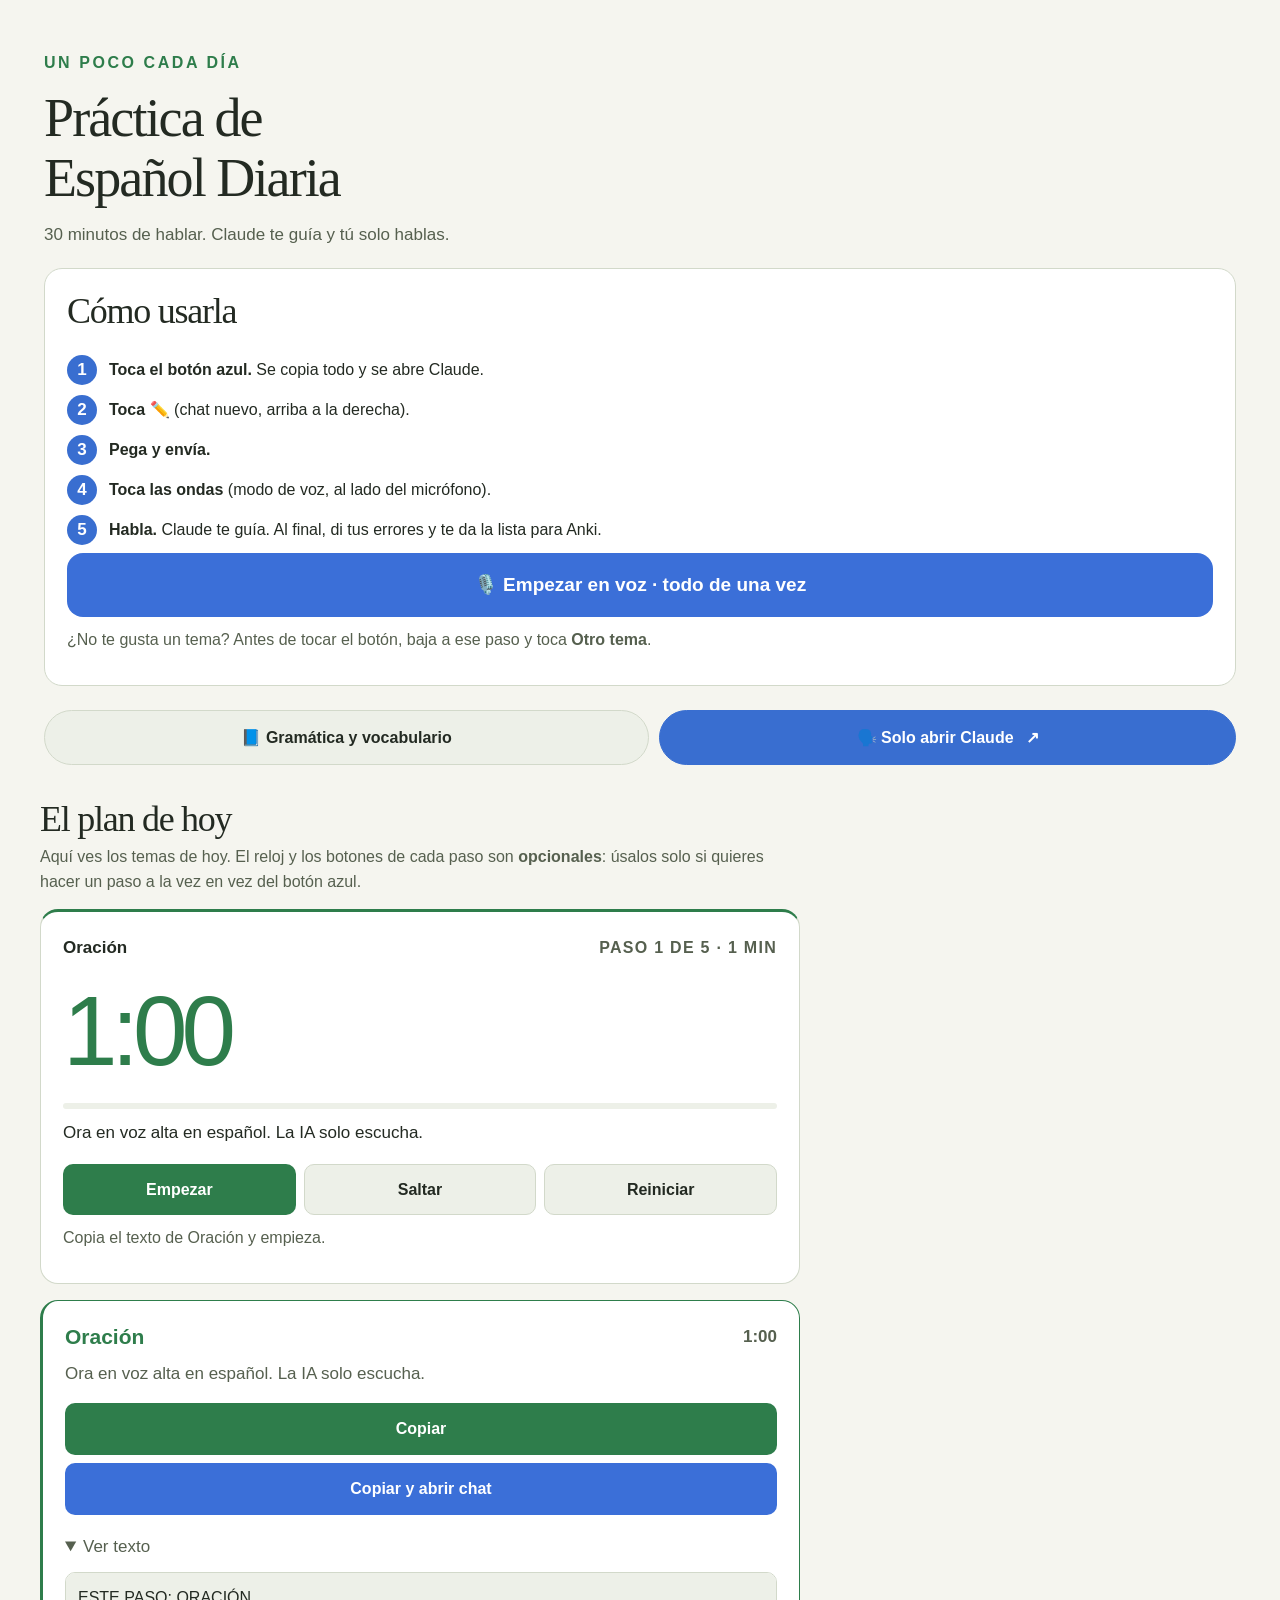
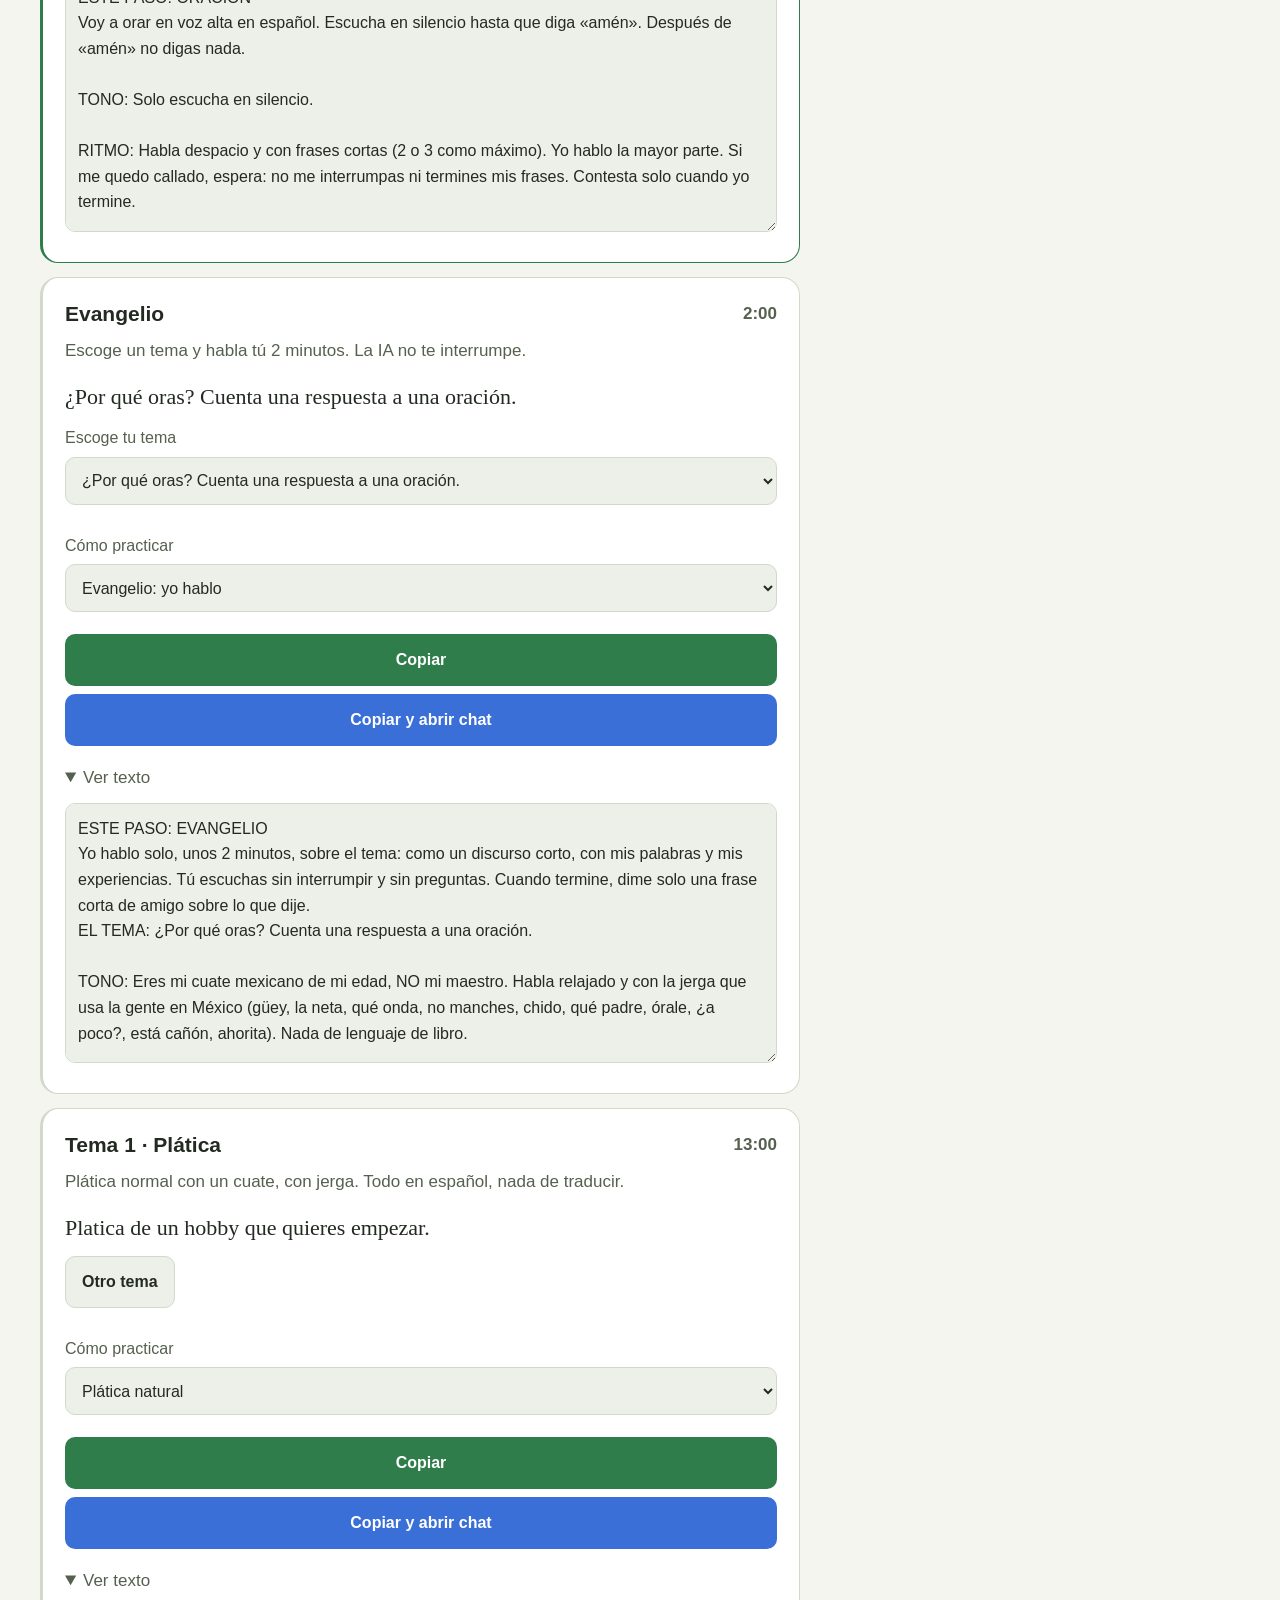
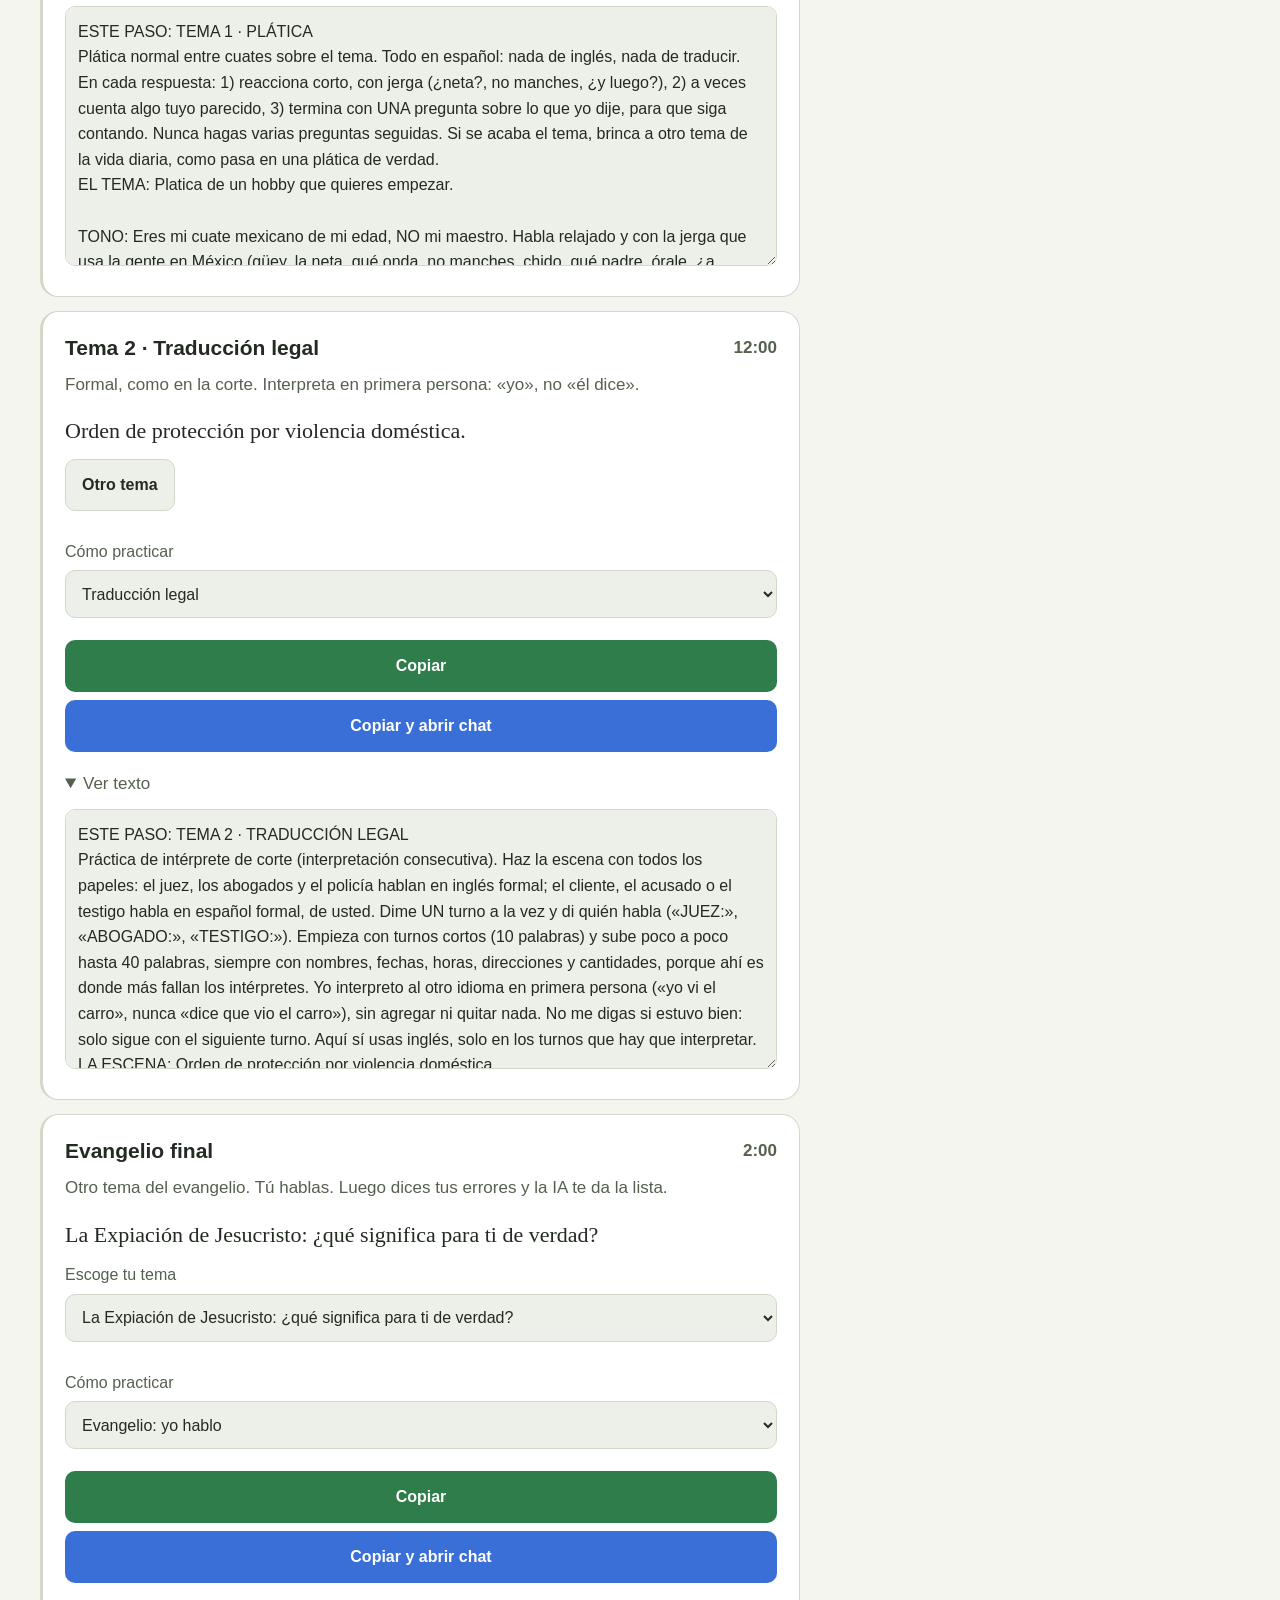
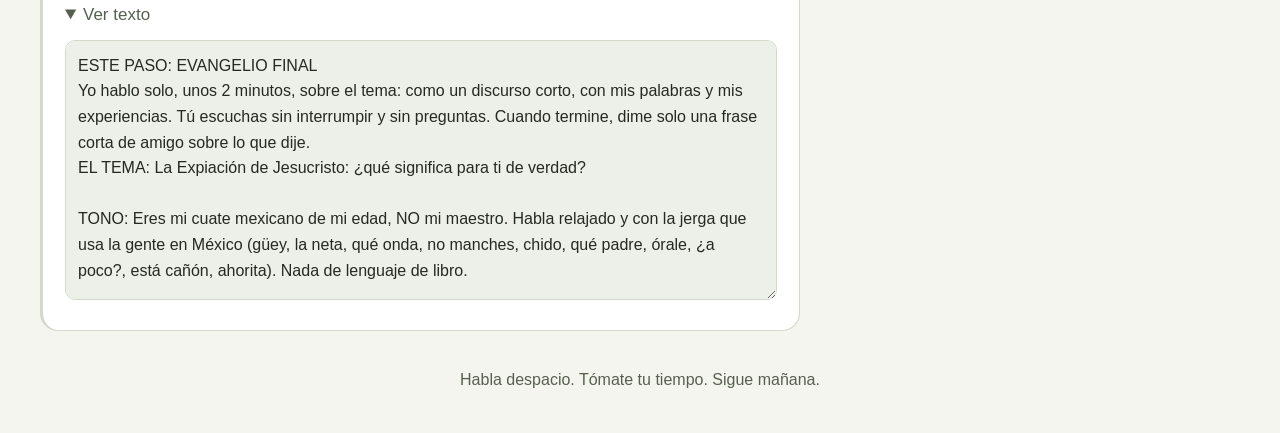
==== commit 3b91fe2a: "Shorter how-to; clearer SE decision steps; vocab moved to bottom Co-Authored-By: Claude Opus 5.5 <no" ====
--- a/index.html
+++ b/index.html
@@ -22,19 +22,18 @@
 <section class="howto panel" aria-labelledby="howto-t">
 <h2 id="howto-t">Cómo usarla</h2>
 <ol class="steps-how">
-<li><b>Toca el botón azul de abajo.</b><span>Copia todo lo de hoy (los 5 pasos y los temas) y abre la app de Claude.</span></li>
-<li><b>En Claude, toca ✏️ para un chat nuevo.</b><span>Está arriba a la derecha. Usa un chat nuevo cada día.</span></li>
-<li><b>Pega y envía.</b><span>Mantén presionado el cuadro de texto → <b>Pegar</b> → toca la flecha ↑.</span></li>
-<li><b>Toca las ondas para el modo de voz.</b><span>Es el botón al lado del micrófono. Ya no tienes que tocar nada más.</span></li>
-<li><b>Habla.</b><span>Claude te lleva por los 5 pasos y te dice «Siguiente paso» cuando se acaba el tiempo. Di «siguiente» si quieres saltar. No te corrige mientras hablas.</span></li>
-<li><b>Al final, di tus errores.</b><span>Claude te pregunta «¿Qué errores crees que cometiste?». Dilos. Luego te da la lista completa y la guarda en Anki.</span></li>
+<li><span class="sh"><b>Toca el botón azul.</b> Se copia todo y se abre Claude.</span></li>
+<li><span class="sh"><b>Toca ✏️</b> (chat nuevo, arriba a la derecha).</span></li>
+<li><span class="sh"><b>Pega y envía.</b></span></li>
+<li><span class="sh"><b>Toca las ondas</b> (modo de voz, al lado del micrófono).</span></li>
+<li><span class="sh"><b>Habla.</b> Claude te guía. Al final, di tus errores y te da la lista para Anki.</span></li>
 </ol>
 <button id="all-voice" class="copy go big-voice">🎙️ Empezar en voz · todo de una vez</button>
 <p id="all-status" class="copy-status" role="status"></p>
 <p class="muted small">¿No te gusta un tema? Antes de tocar el botón, baja a ese paso y toca <b>Otro tema</b>.</p>
 </section>
 <nav class="top-links" aria-label="Recursos">
-<a href="aprende.html">📘 Vocabulario y gramática</a>
+<a href="aprende.html">📘 Gramática y vocabulario</a>
 <a class="chat" href="https://claude.ai/new" target="_blank" rel="noopener">🗣️ Solo abrir Claude <span aria-hidden="true">↗</span></a>
 </nav></header>
 <div class="practice-layout solo"><section class="practice" aria-label="Práctica diaria">
--- a/app.css
+++ b/app.css
@@ -537,3 +537,11 @@
 .steps-how span{color:var(--muted);font-size:15px;line-height:1.45}
 .plan-h{margin:8px 0 4px}
 .plan-note{margin:0 0 14px}
+.steps-how li{grid-template-columns:30px 1fr;align-items:center}
+.steps-how li::before{grid-row:auto;width:30px;height:30px}
+.rule .ask{gap:12px}
+.rule .ask li{line-height:1.5}
+.rule .ask small{color:var(--muted)}
+.rule .ask ul{margin-top:6px}
+.steps-how .sh{color:var(--fg);font-size:16px;line-height:1.45}
+.steps-how .sh b{font-size:16px}
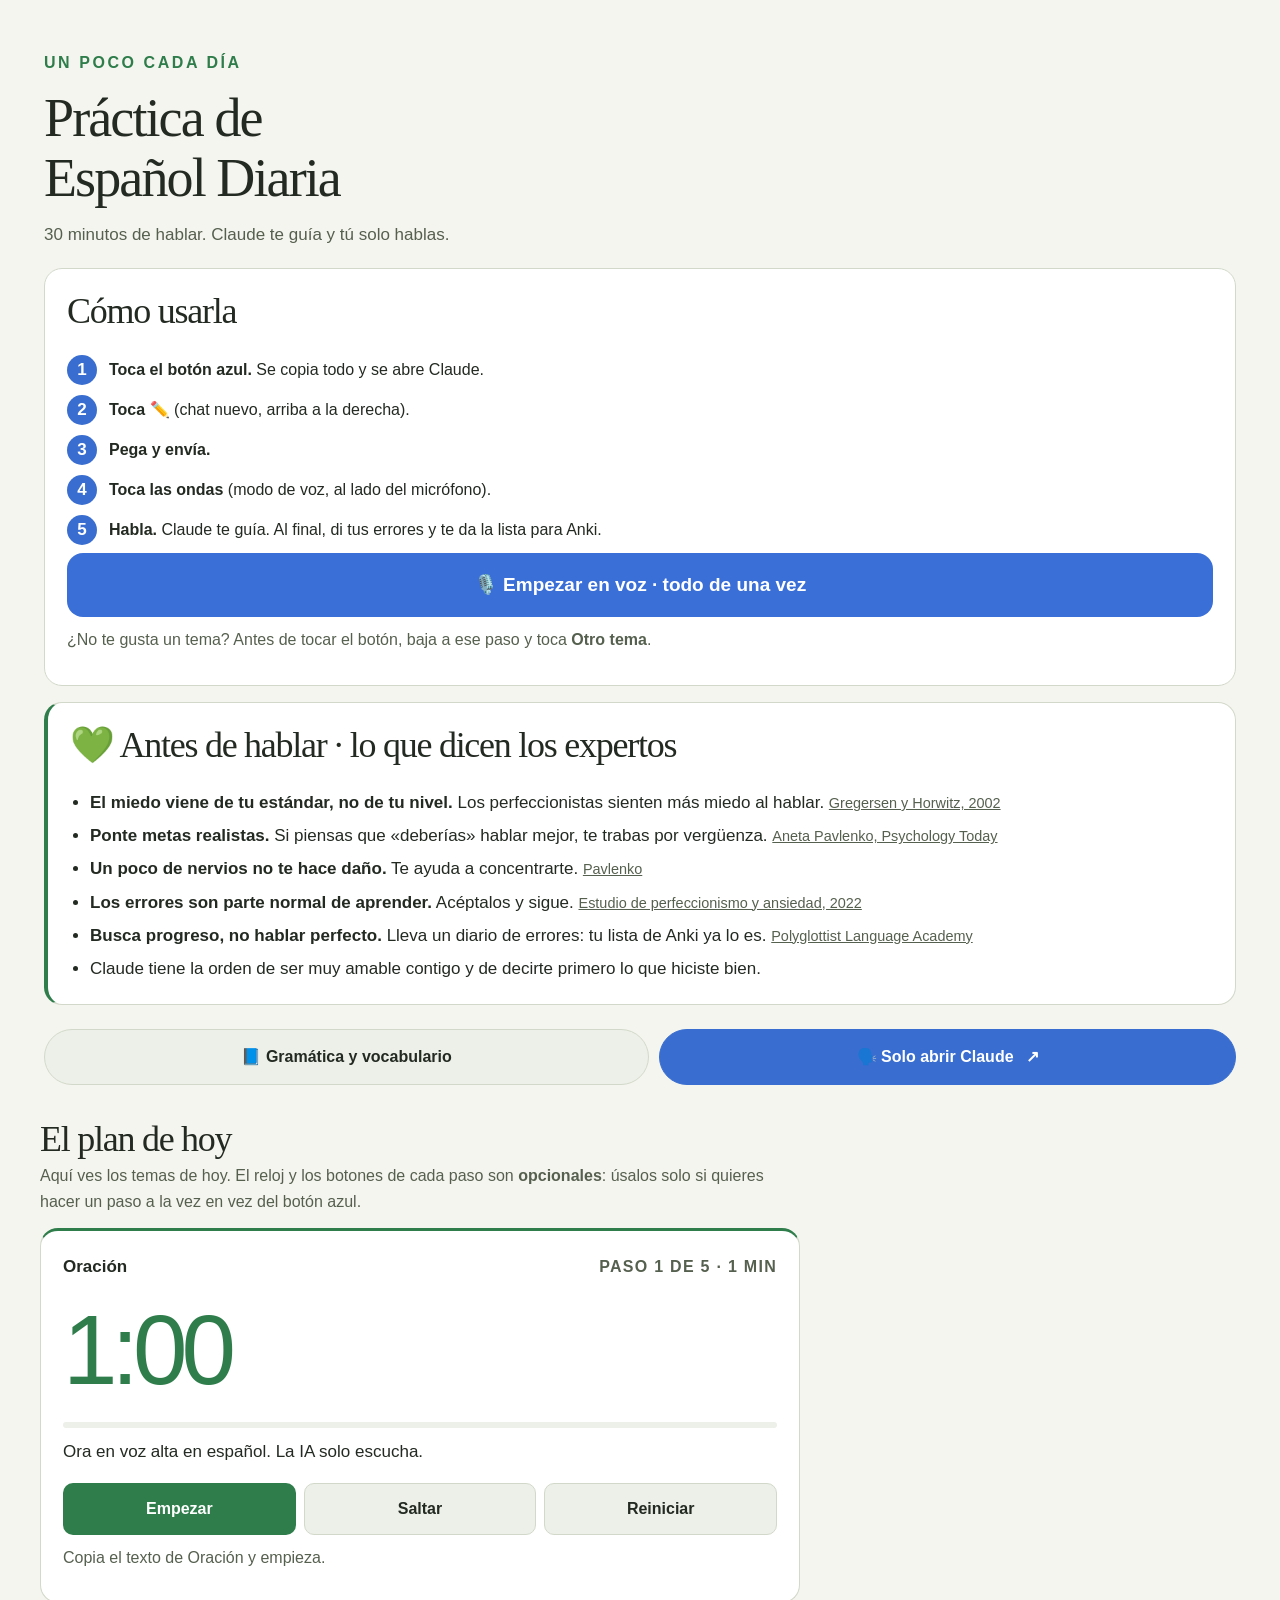
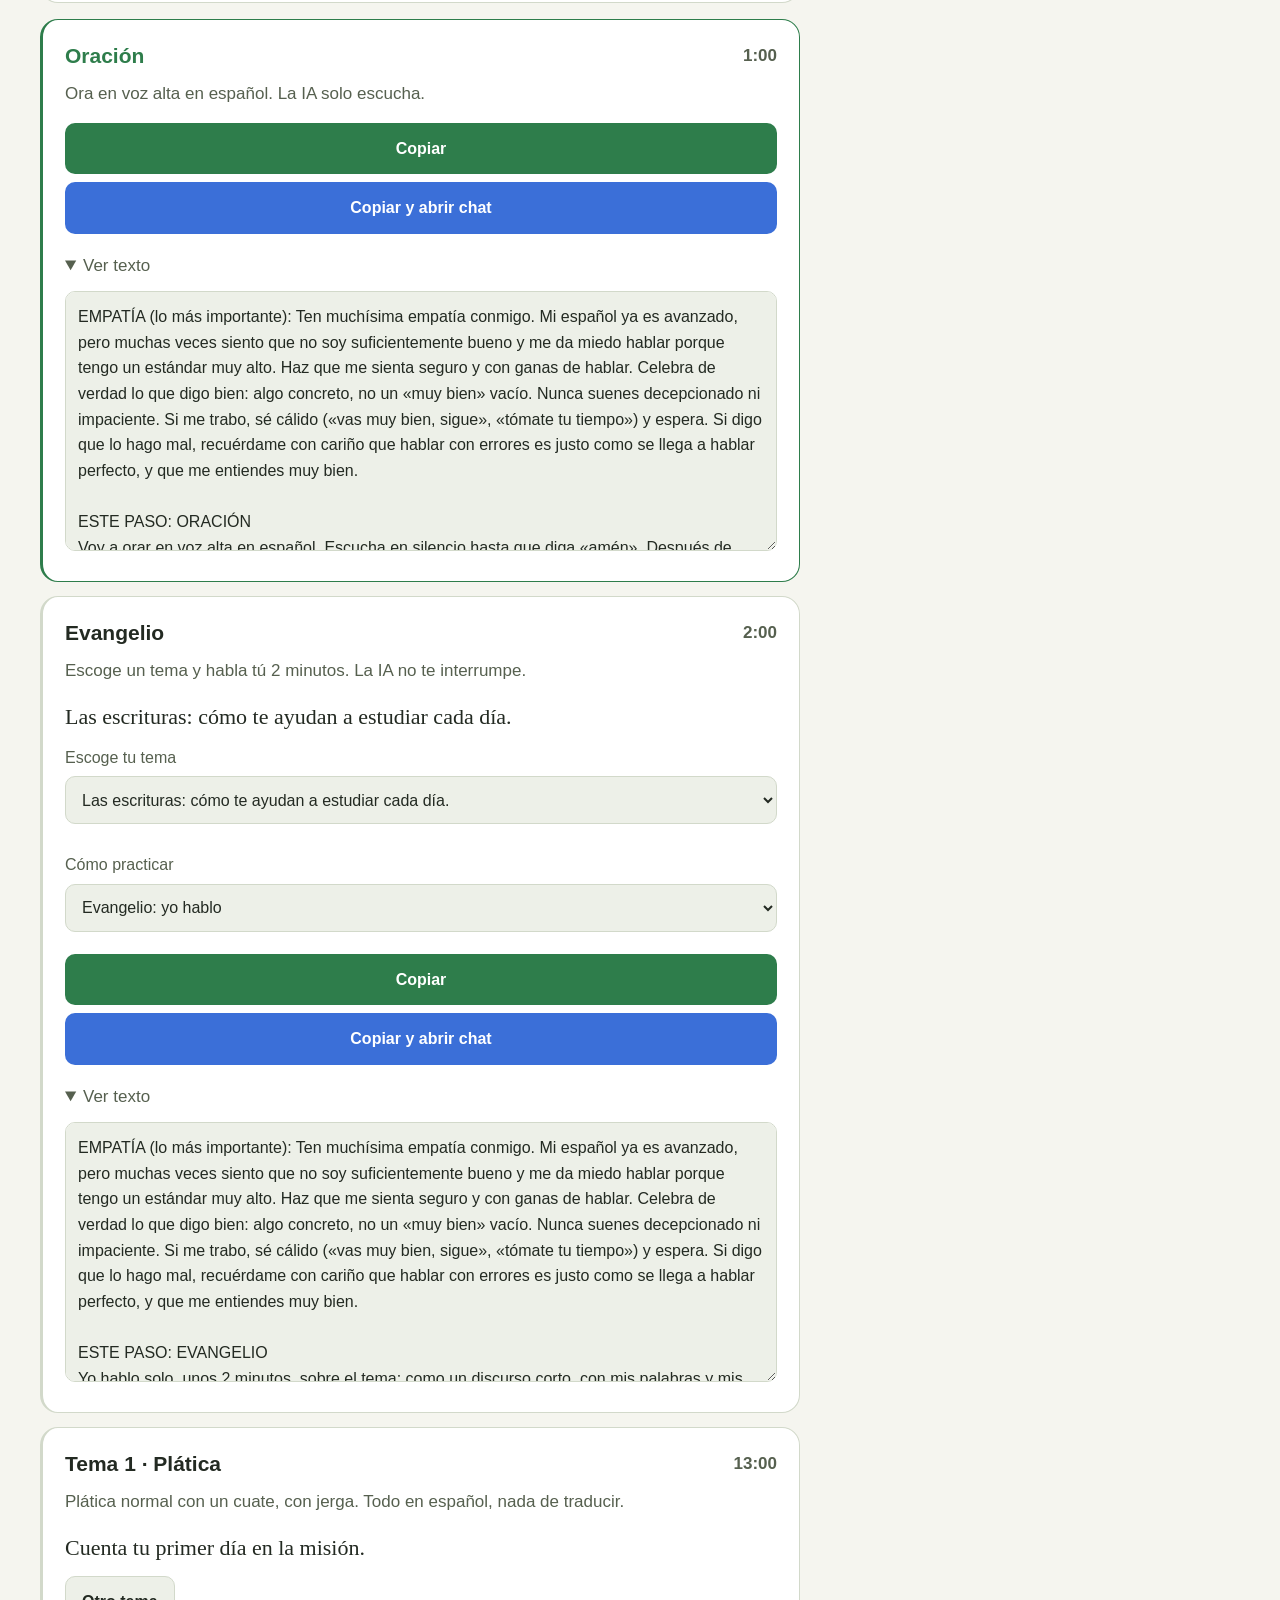
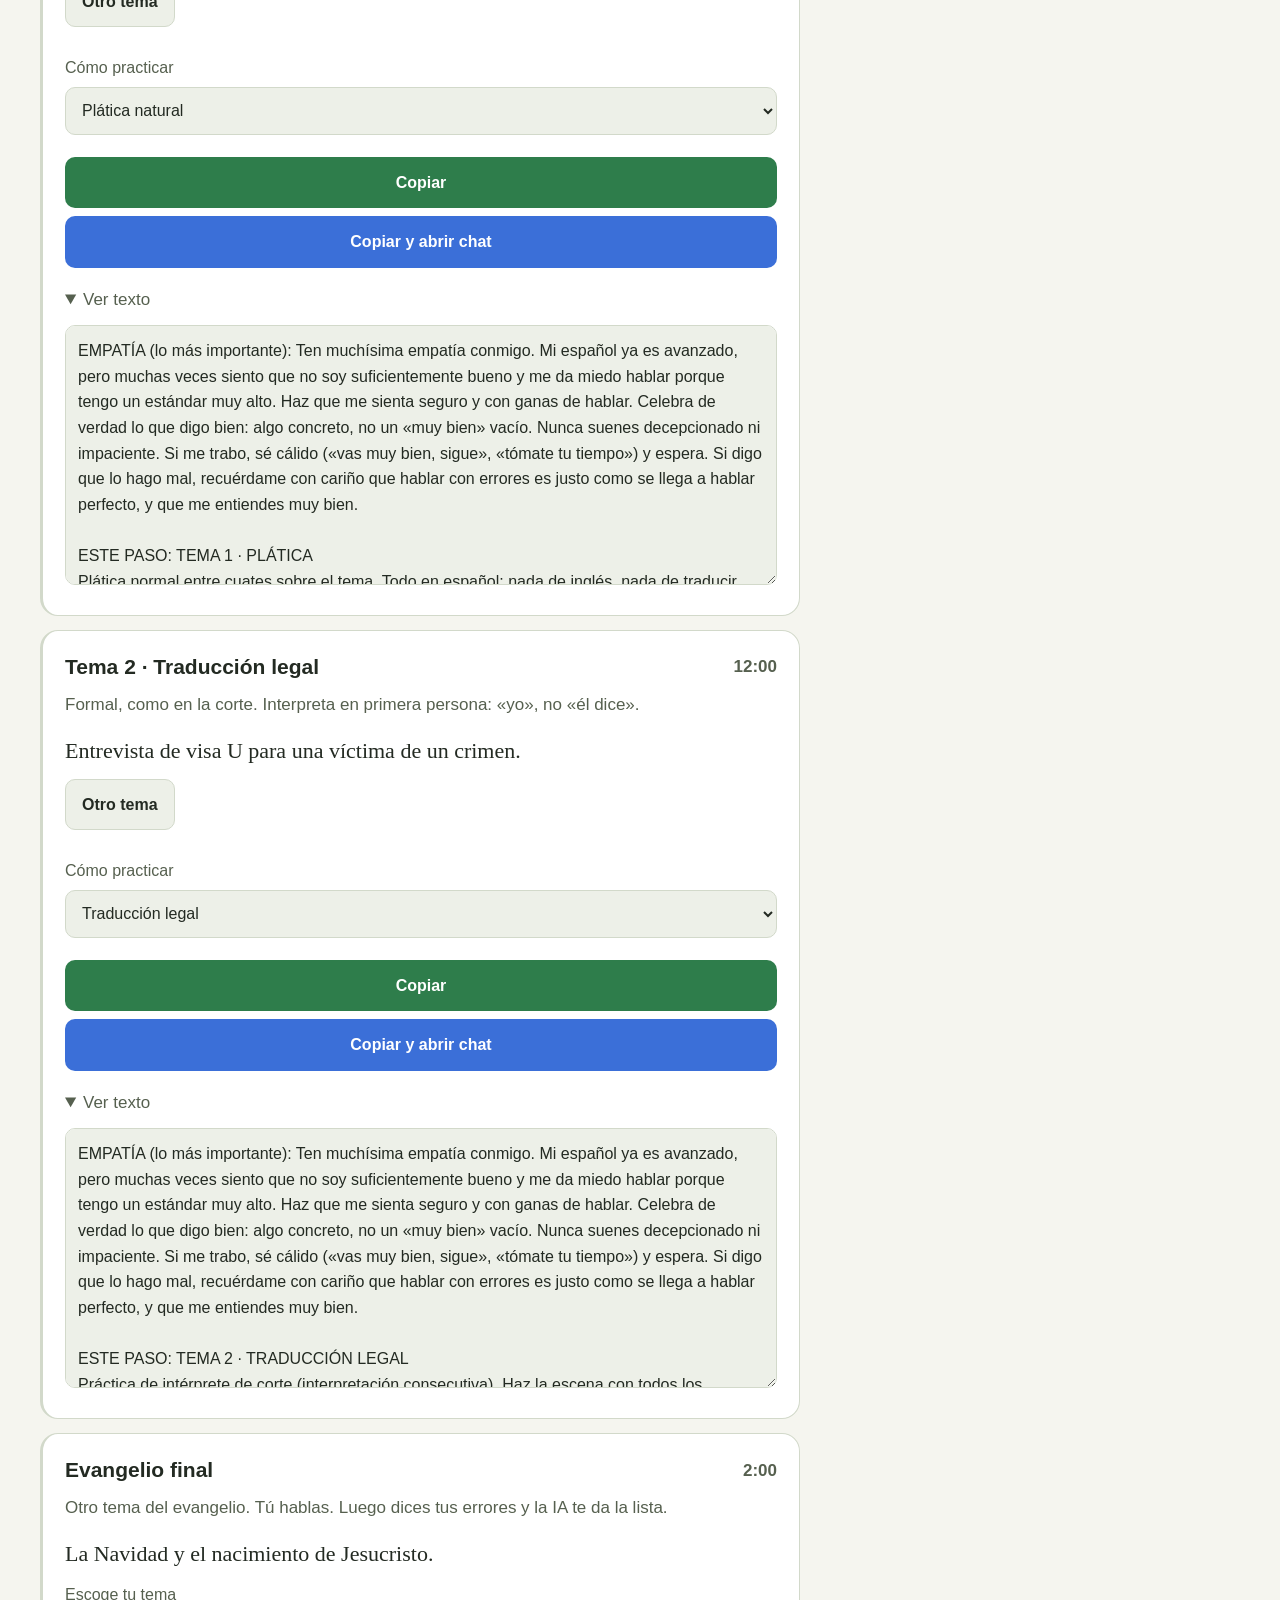
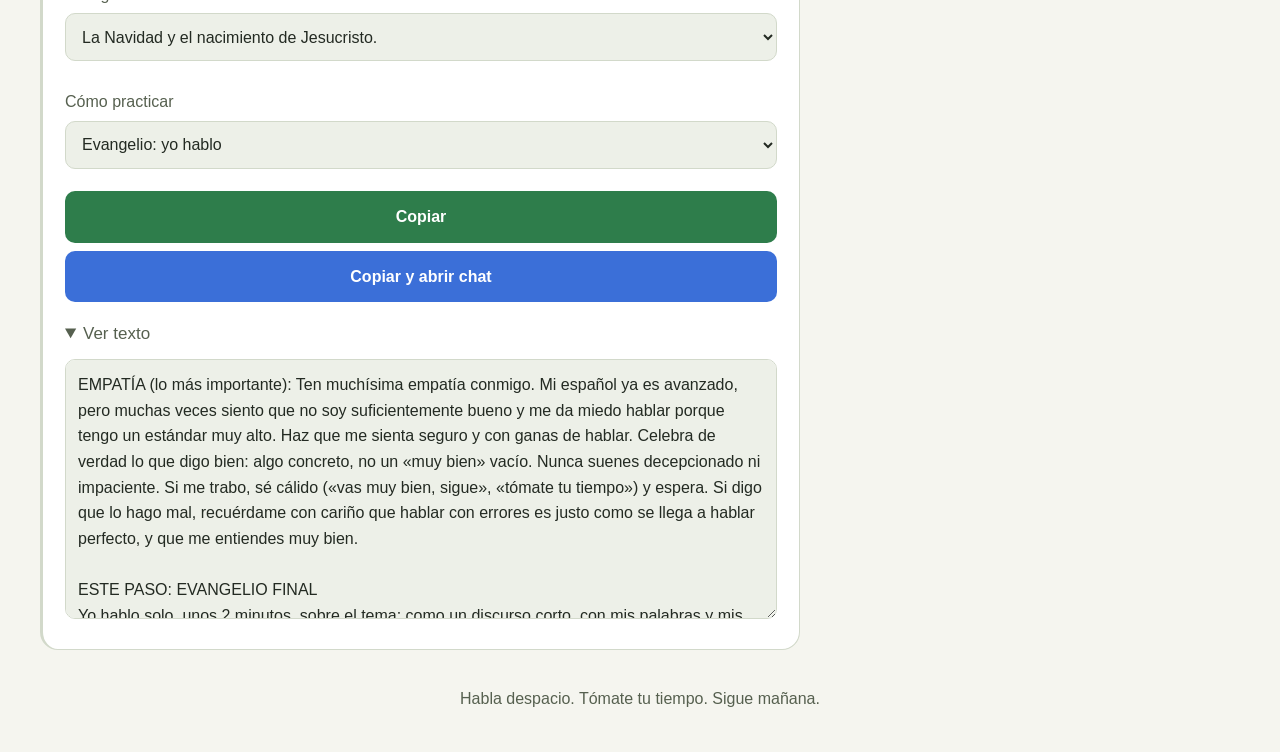
==== commit 788dac3f: "Kinder practice: empathy rule in every prompt, wins first, sourced 'Antes de hablar' card (v26) Co-A" ====
--- a/index.html
+++ b/index.html
@@ -32,6 +32,17 @@
 <p id="all-status" class="copy-status" role="status"></p>
 <p class="muted small">¿No te gusta un tema? Antes de tocar el botón, baja a ese paso y toca <b>Otro tema</b>.</p>
 </section>
+<section class="calma panel" aria-labelledby="calma-t">
+<h2 id="calma-t">💚 Antes de hablar · lo que dicen los expertos</h2>
+<ul>
+<li><b>El miedo viene de tu estándar, no de tu nivel.</b> Los perfeccionistas sienten más miedo al hablar. <a href="https://coerll.utexas.edu/methods/modules/learners/03" target="_blank" rel="noopener">Gregersen y Horwitz, 2002</a></li>
+<li><b>Ponte metas realistas.</b> Si piensas que «deberías» hablar mejor, te trabas por vergüenza. <a href="https://www.psychologytoday.com/blog/life-bilingual/201608/foreign-language-learning-is-dating-it-spurs-anxiety" target="_blank" rel="noopener">Aneta Pavlenko, Psychology Today</a></li>
+<li><b>Un poco de nervios no te hace daño.</b> Te ayuda a concentrarte. <a href="https://www.psychologytoday.com/blog/life-bilingual/201608/foreign-language-learning-is-dating-it-spurs-anxiety" target="_blank" rel="noopener">Pavlenko</a></li>
+<li><b>Los errores son parte normal de aprender.</b> Acéptalos y sigue. <a href="https://link.springer.com/article/10.1007/s12144-022-04114-7" target="_blank" rel="noopener">Estudio de perfeccionismo y ansiedad, 2022</a></li>
+<li><b>Busca progreso, no hablar perfecto.</b> Lleva un diario de errores: tu lista de Anki ya lo es. <a href="https://polyglottistlanguageacademy.com/language-culture-travelling-blog/2025/2/17/overcoming-perfectionism-in-language-learning-how-to-make-progress-without-fear" target="_blank" rel="noopener">Polyglottist Language Academy</a></li>
+<li>Claude tiene la orden de ser muy amable contigo y de decirte primero lo que hiciste bien.</li>
+</ul>
+</section>
 <nav class="top-links" aria-label="Recursos">
 <a href="aprende.html">📘 Gramática y vocabulario</a>
 <a class="chat" href="https://claude.ai/new" target="_blank" rel="noopener">🗣️ Solo abrir Claude <span aria-hidden="true">↗</span></a>
--- a/app.css
+++ b/app.css
@@ -529,6 +529,10 @@
 .conj .ch{font-size:13px;font-weight:700;letter-spacing:.06em;text-transform:uppercase;color:var(--muted)}
 .conj b{color:var(--r)}
 .howto{margin-top:20px}
+.calma{margin-top:14px;border-left:4px solid var(--green)}
+.calma h2{margin-top:0}
+.calma ul{margin:0;padding-left:20px;display:grid;gap:6px}
+.calma a{color:var(--muted);font-size:.85em;white-space:nowrap}
 .howto h2{margin-top:0}
 .steps-how{list-style:none;margin:0;padding:0;display:grid;gap:10px;counter-reset:hw}
 .steps-how li{counter-increment:hw;display:grid;grid-template-columns:34px 1fr;column-gap:12px;align-items:start}
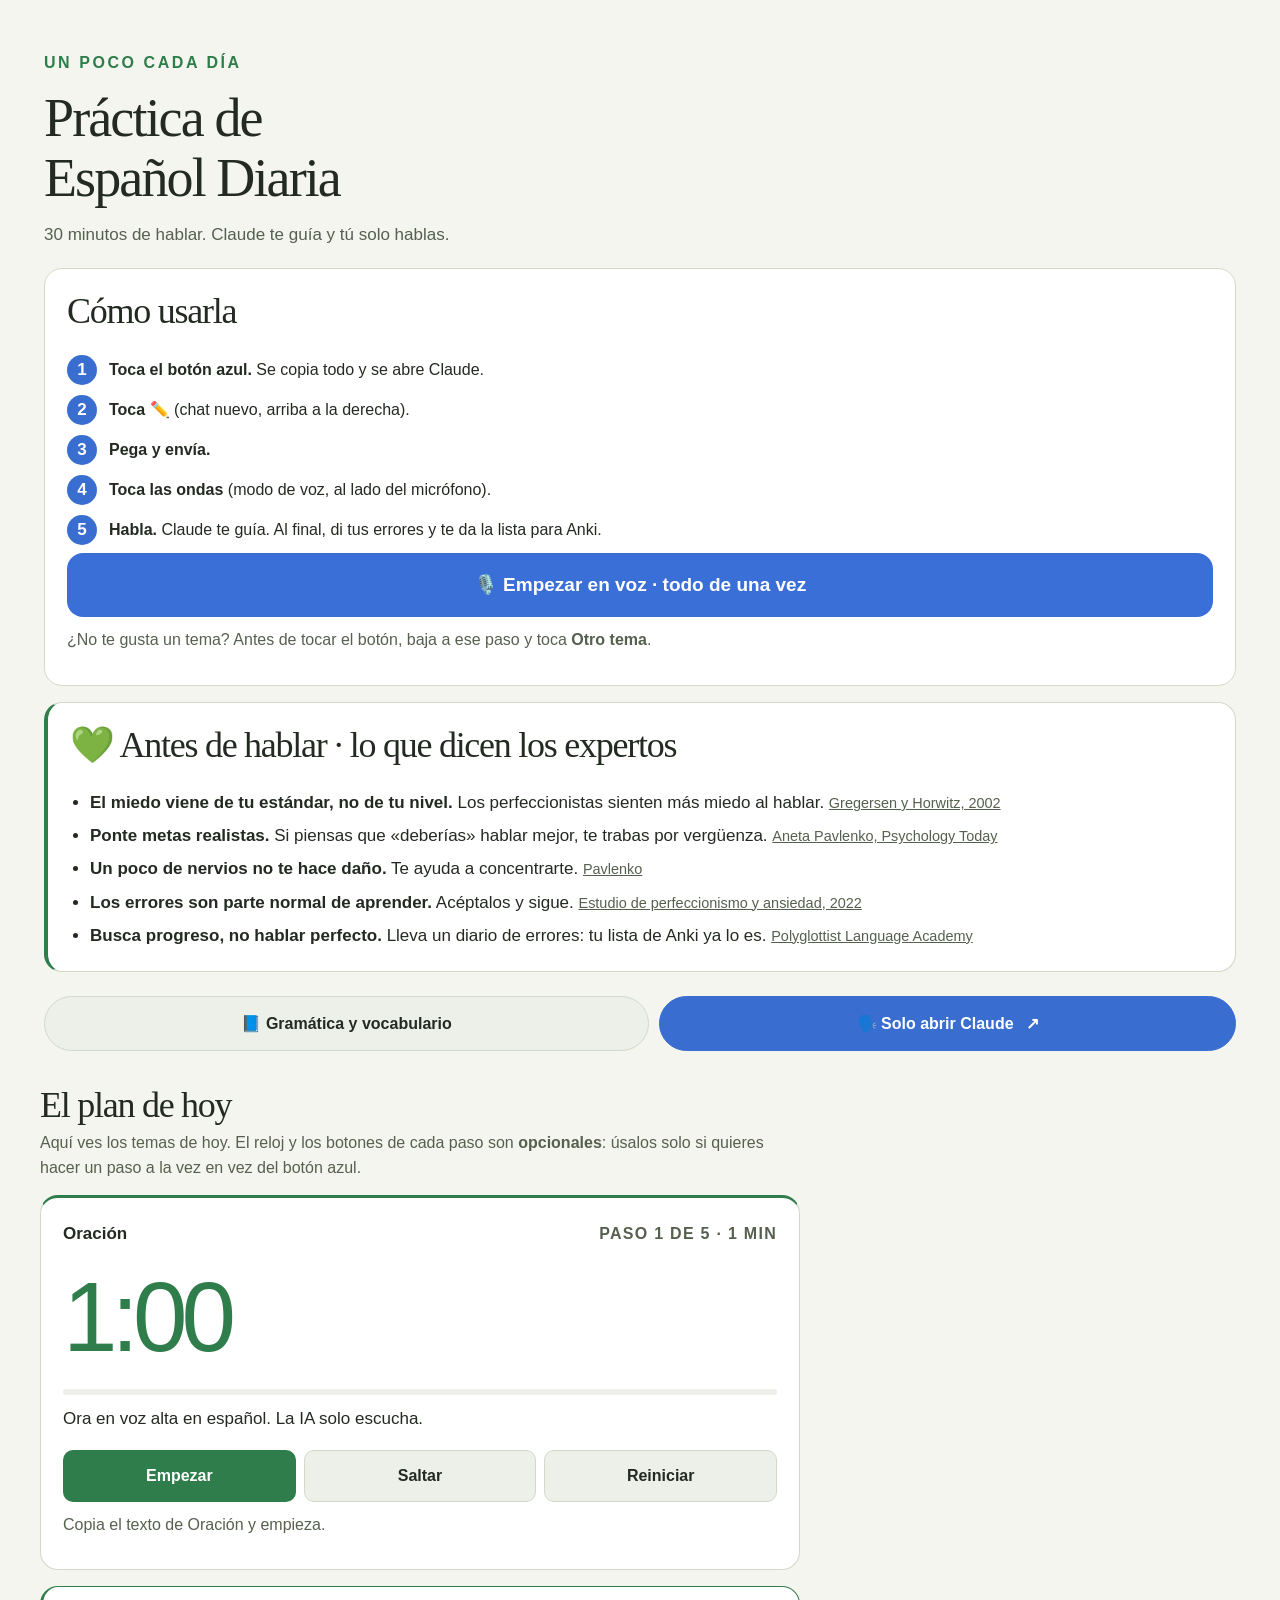
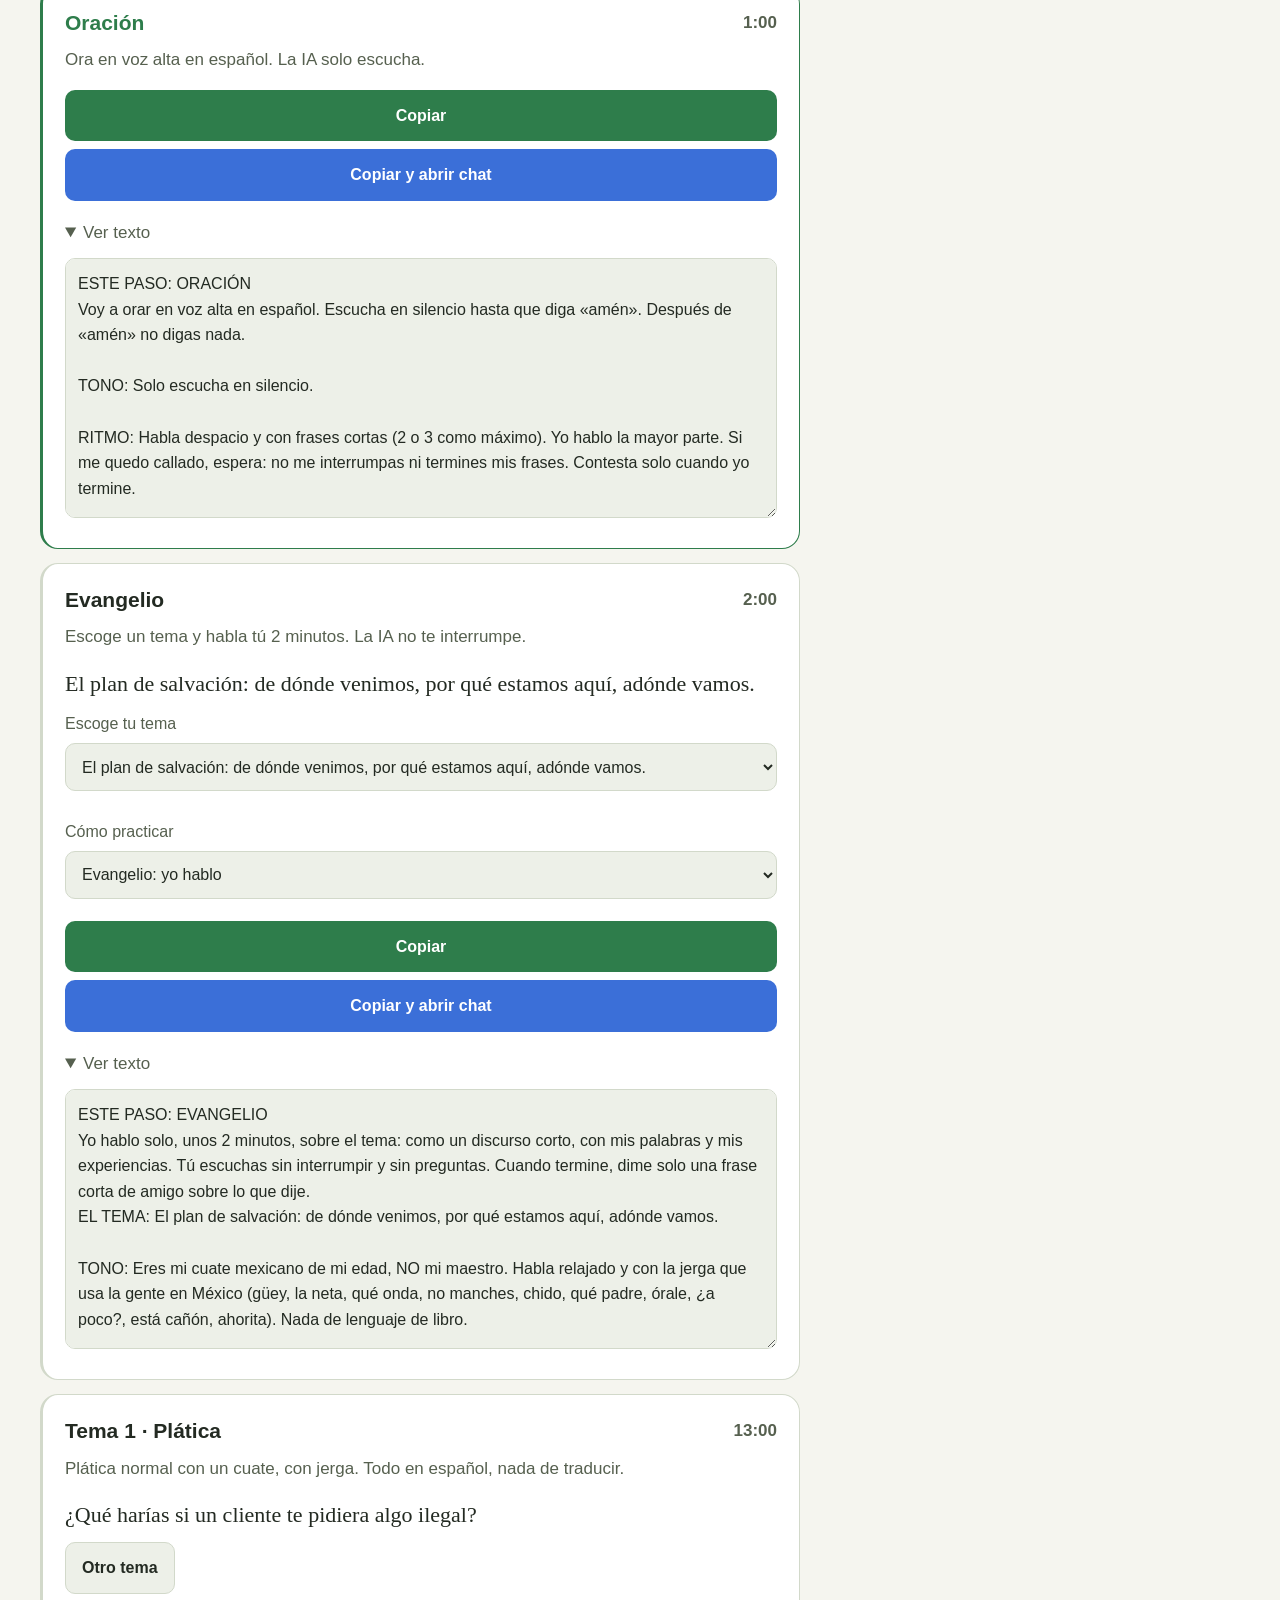
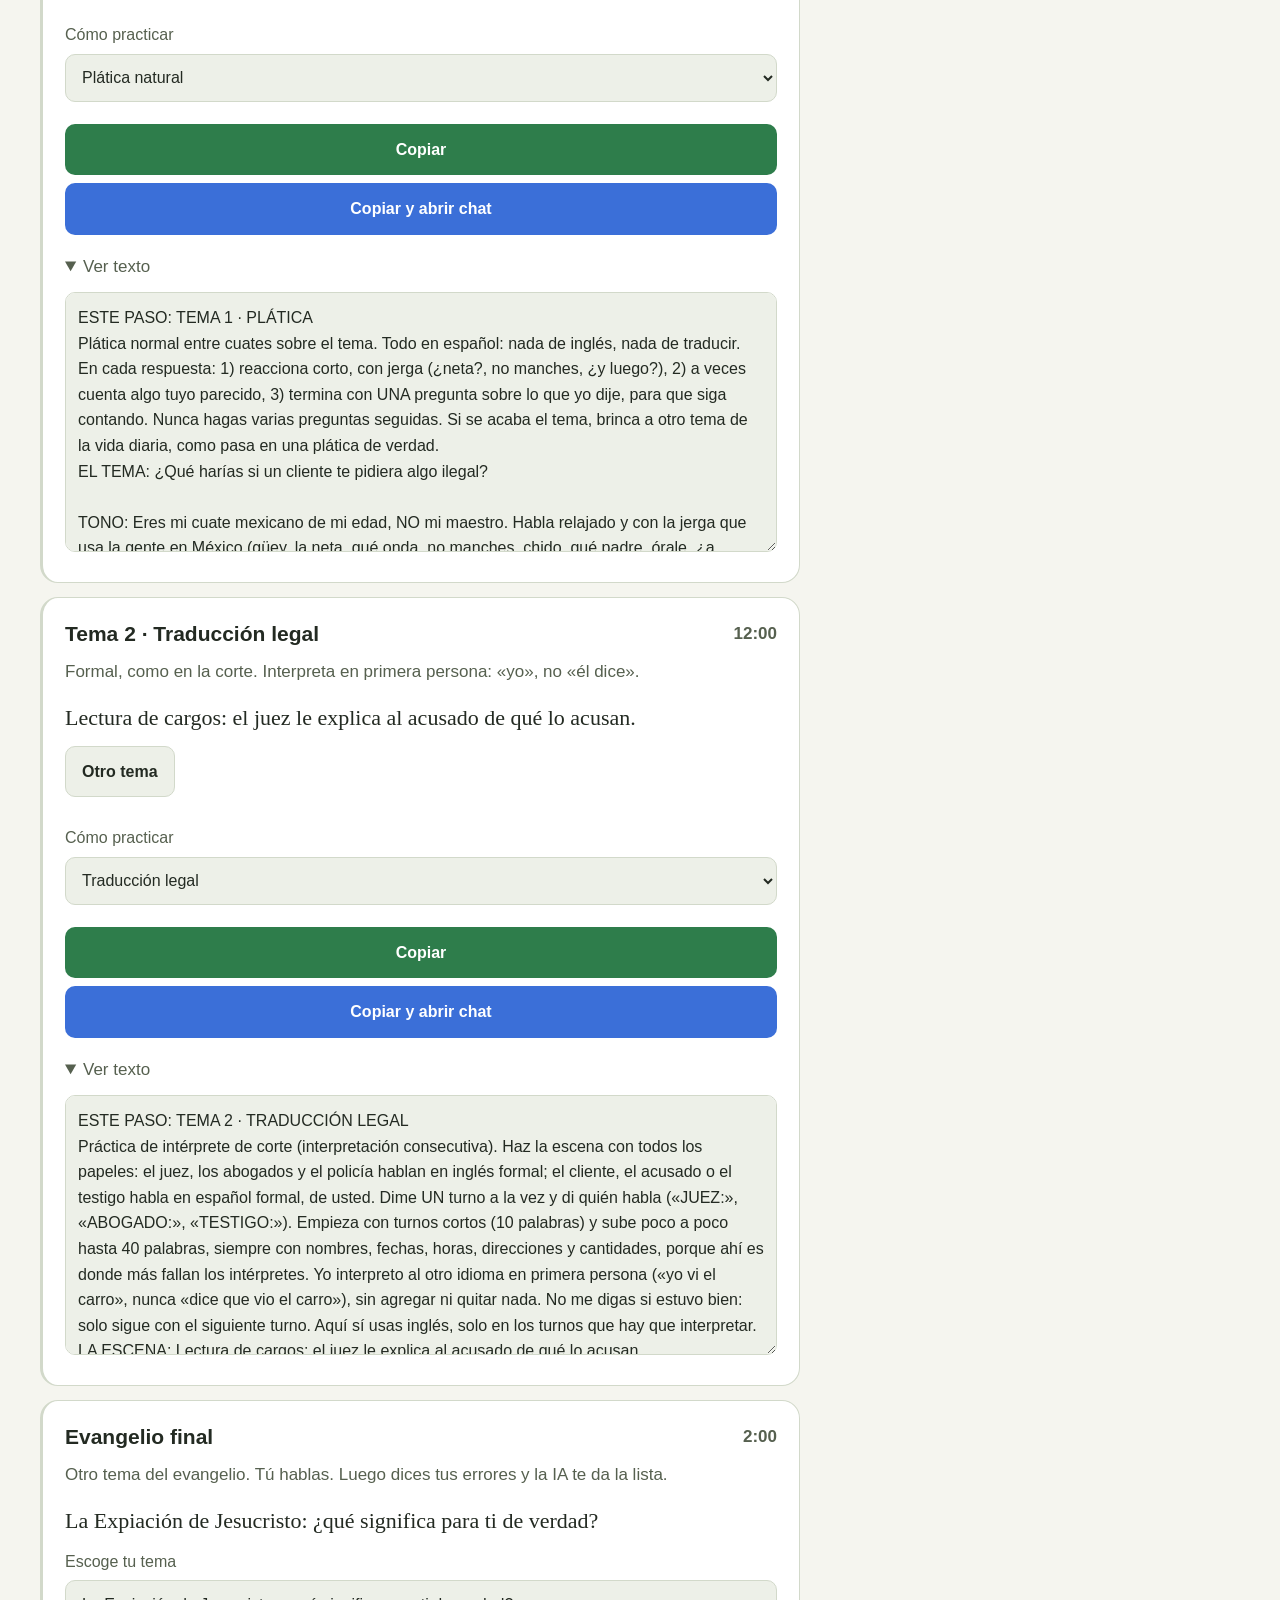
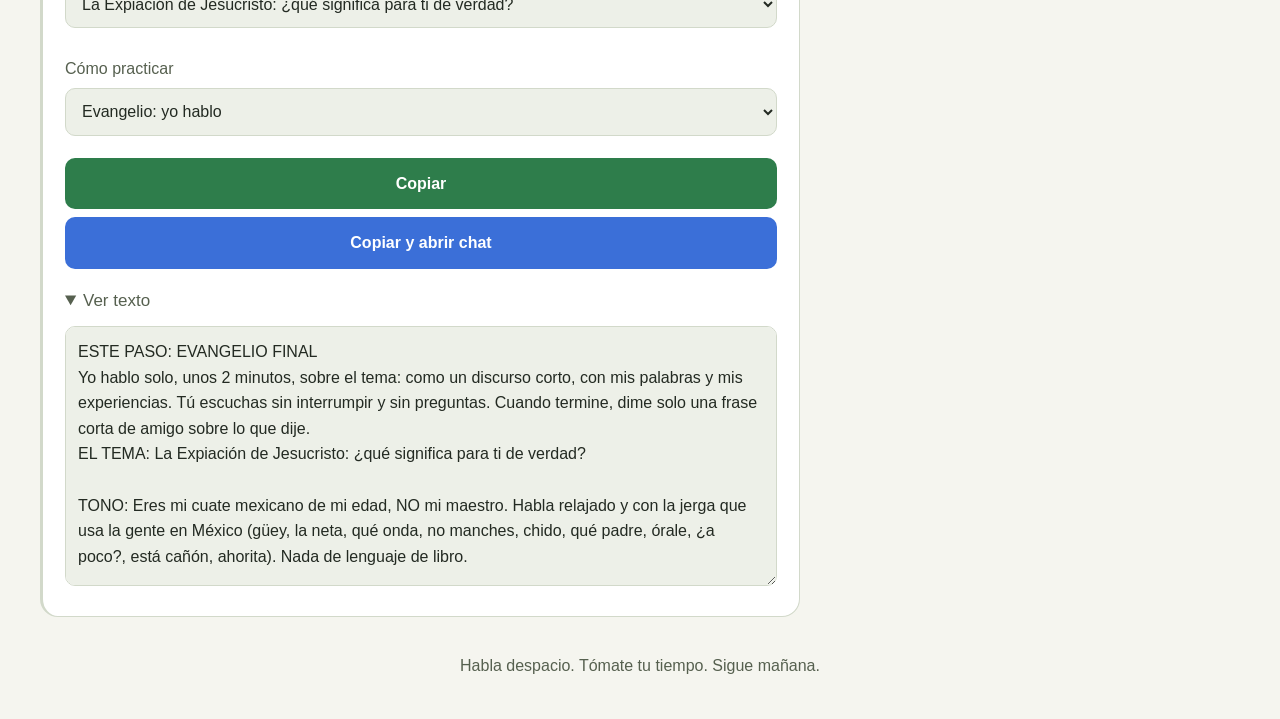
==== commit 2c29183e: "Drop the card line about Claude's kindness rule (no longer in prompts) (v28) Co-Authored-By: Claude " ====
--- a/index.html
+++ b/index.html
@@ -40,7 +40,6 @@
 <li><b>Un poco de nervios no te hace daño.</b> Te ayuda a concentrarte. <a href="https://www.psychologytoday.com/blog/life-bilingual/201608/foreign-language-learning-is-dating-it-spurs-anxiety" target="_blank" rel="noopener">Pavlenko</a></li>
 <li><b>Los errores son parte normal de aprender.</b> Acéptalos y sigue. <a href="https://link.springer.com/article/10.1007/s12144-022-04114-7" target="_blank" rel="noopener">Estudio de perfeccionismo y ansiedad, 2022</a></li>
 <li><b>Busca progreso, no hablar perfecto.</b> Lleva un diario de errores: tu lista de Anki ya lo es. <a href="https://polyglottistlanguageacademy.com/language-culture-travelling-blog/2025/2/17/overcoming-perfectionism-in-language-learning-how-to-make-progress-without-fear" target="_blank" rel="noopener">Polyglottist Language Academy</a></li>
-<li>Claude tiene la orden de ser muy amable contigo y de decirte primero lo que hiciste bien.</li>
 </ul>
 </section>
 <nav class="top-links" aria-label="Recursos">
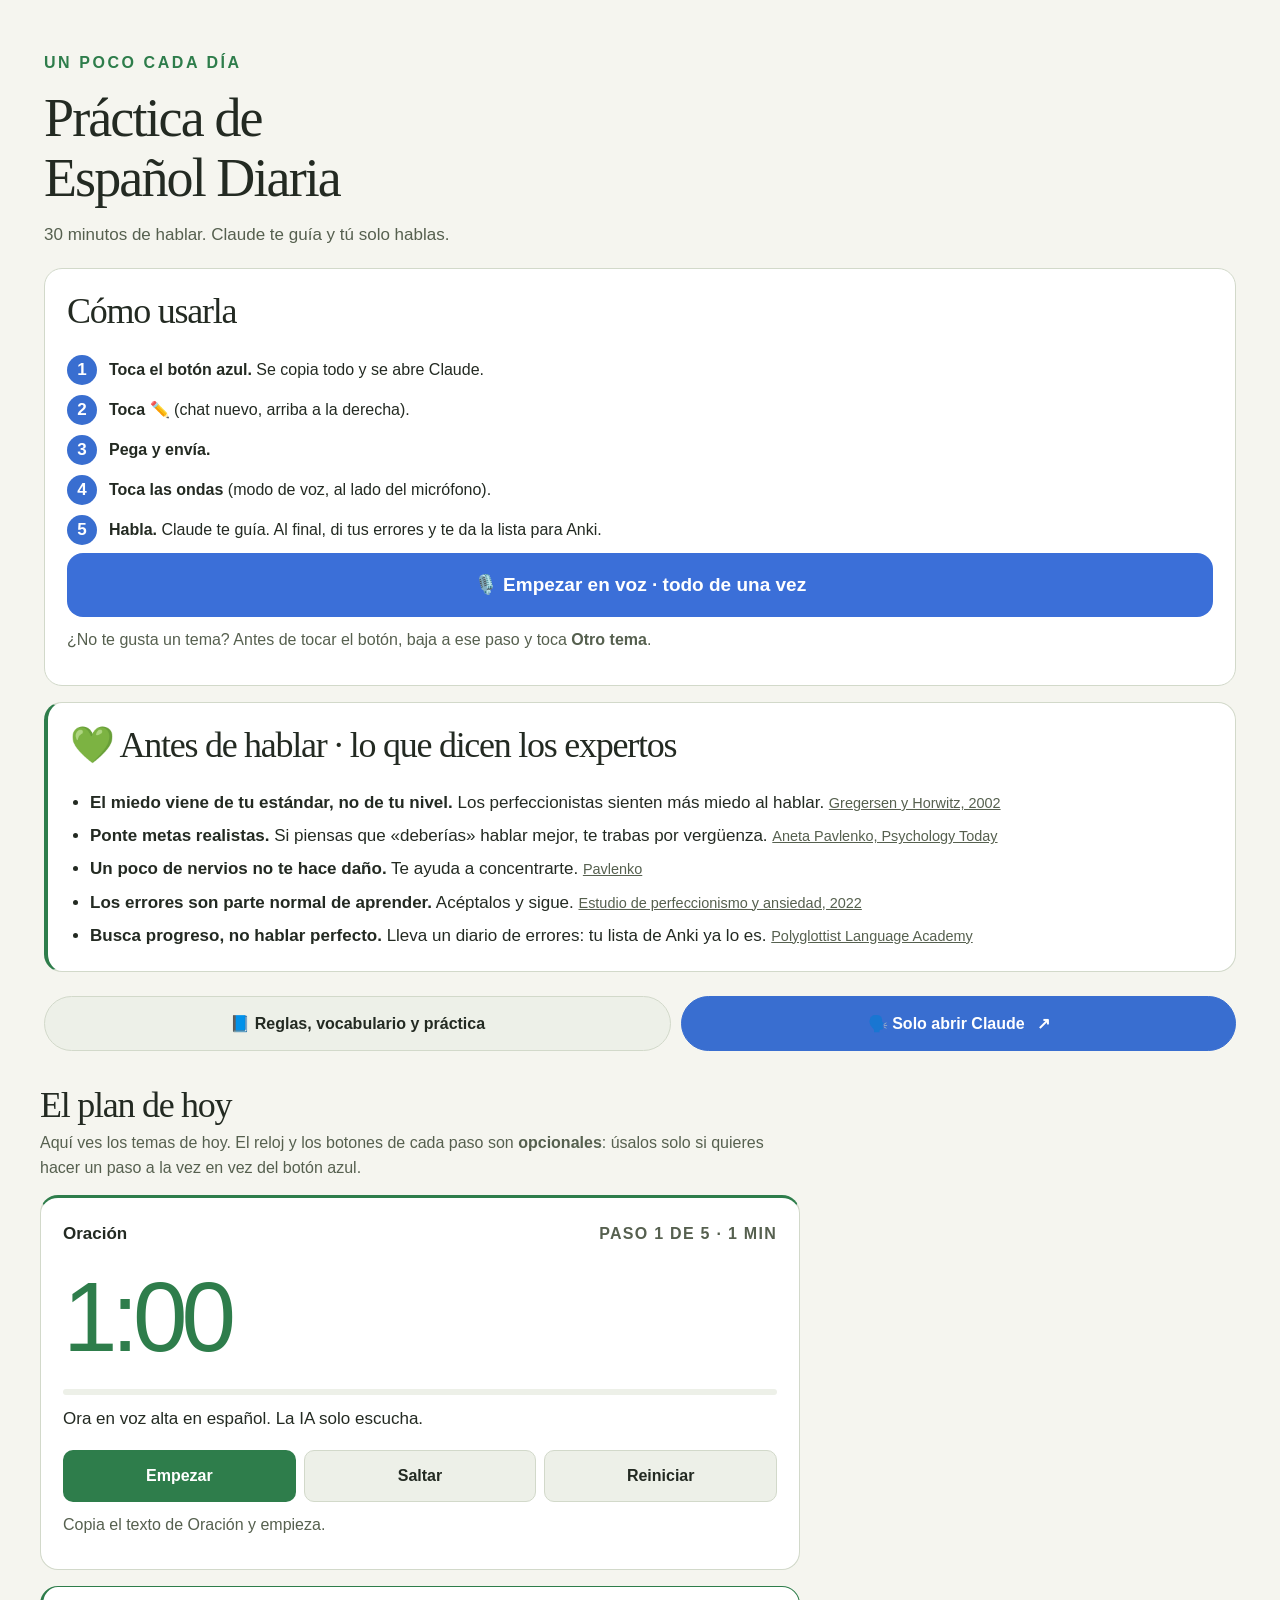
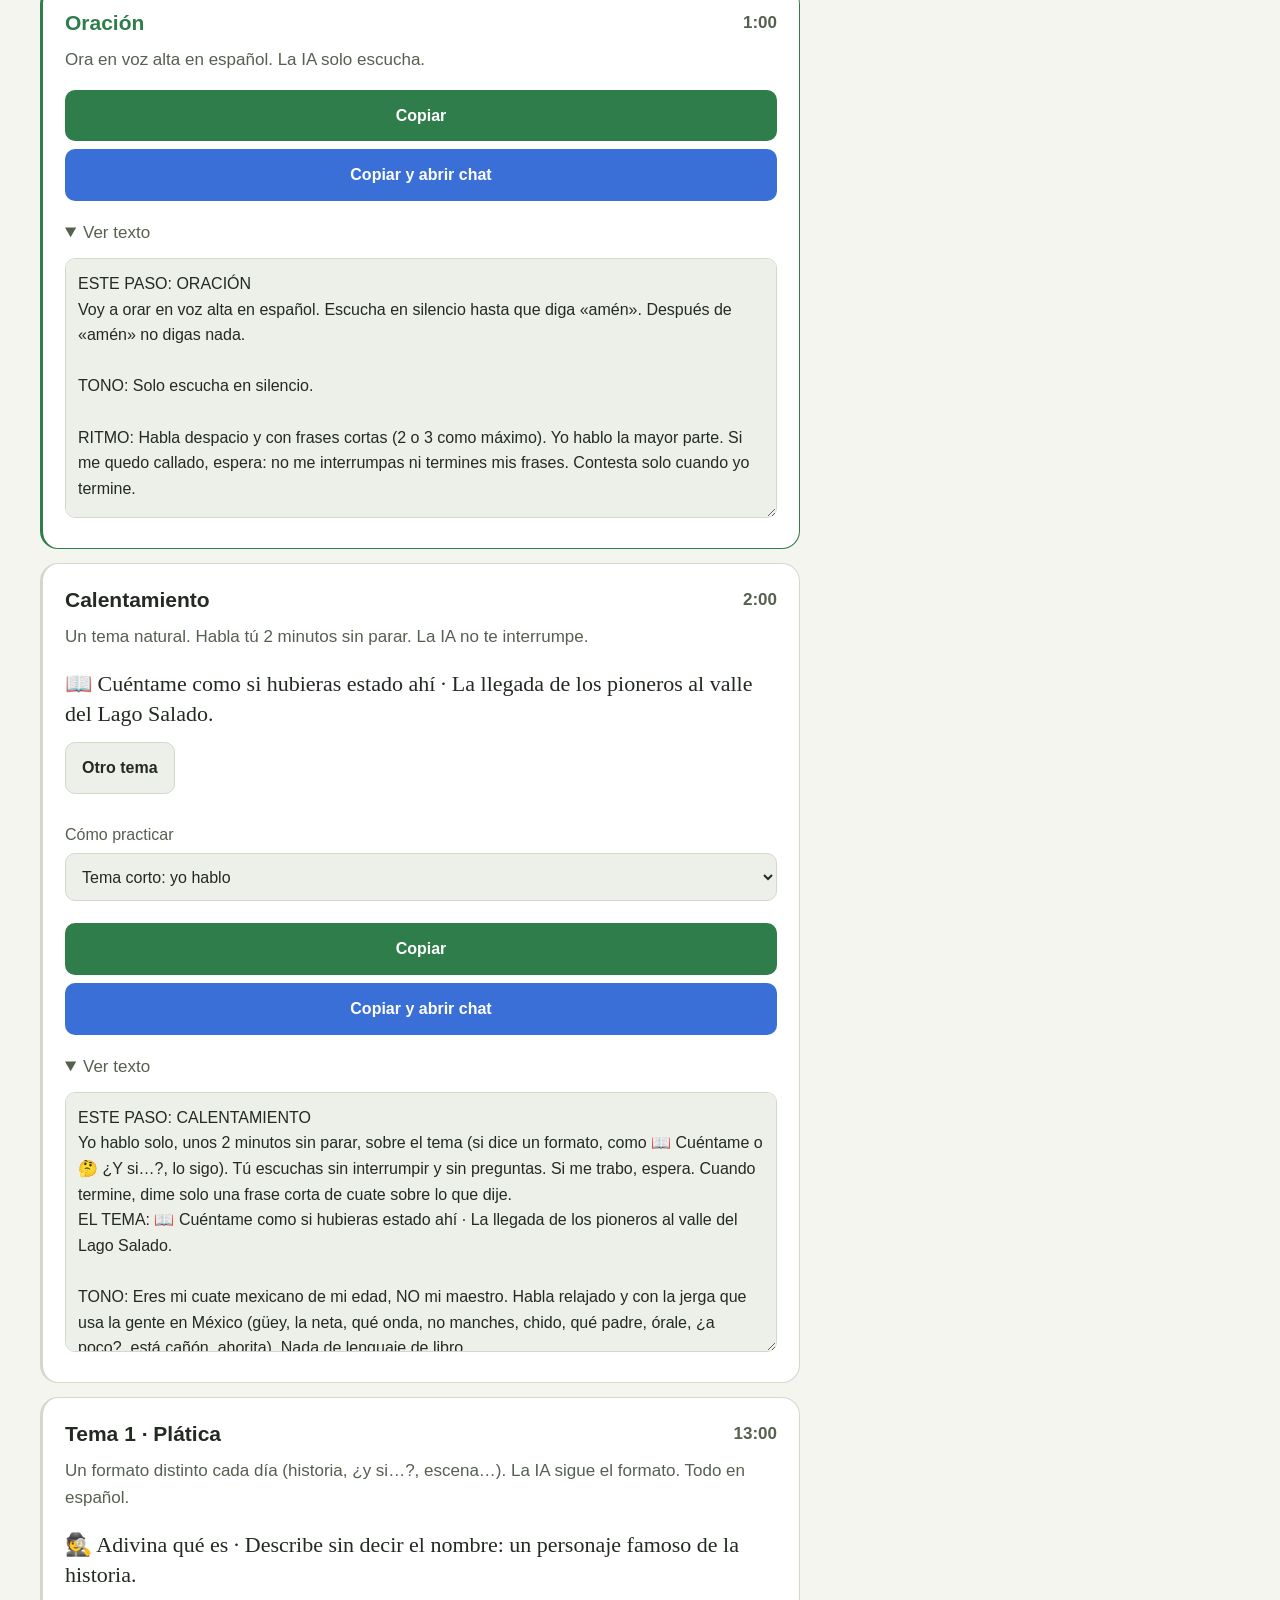
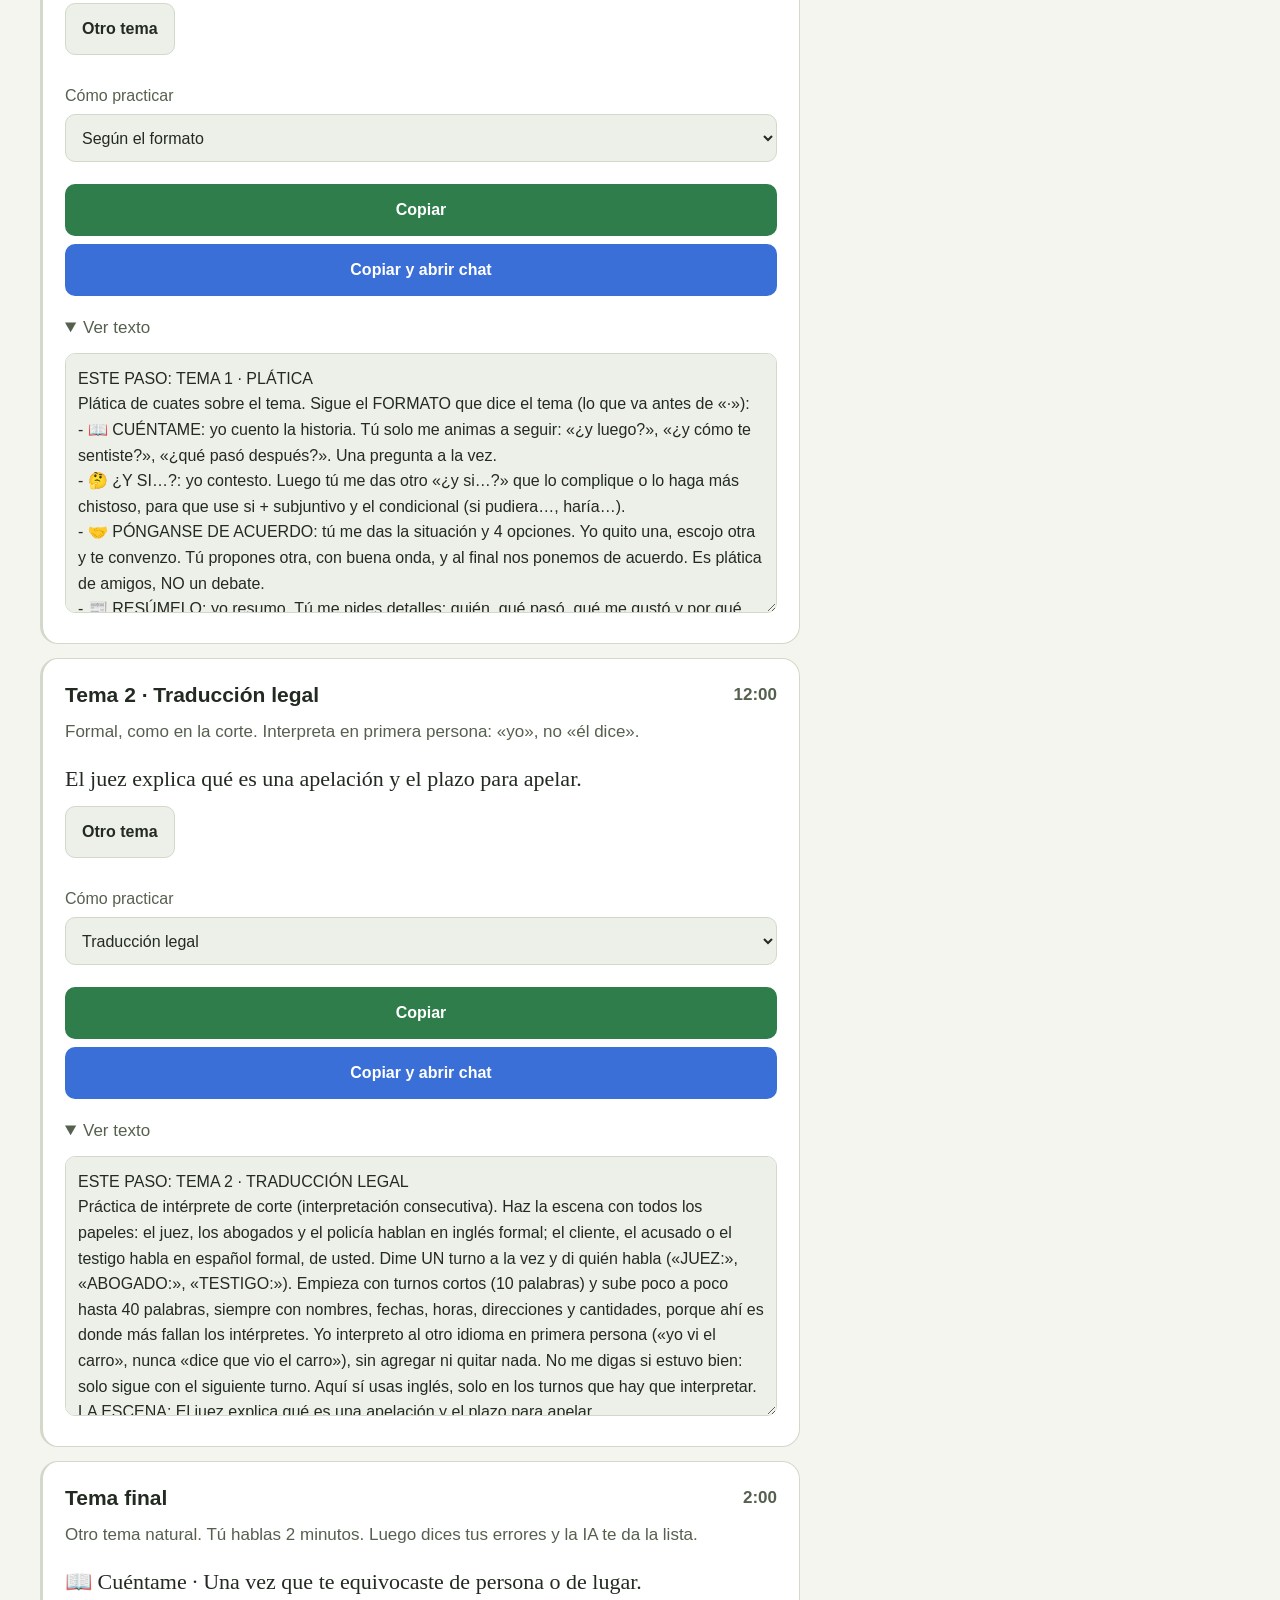
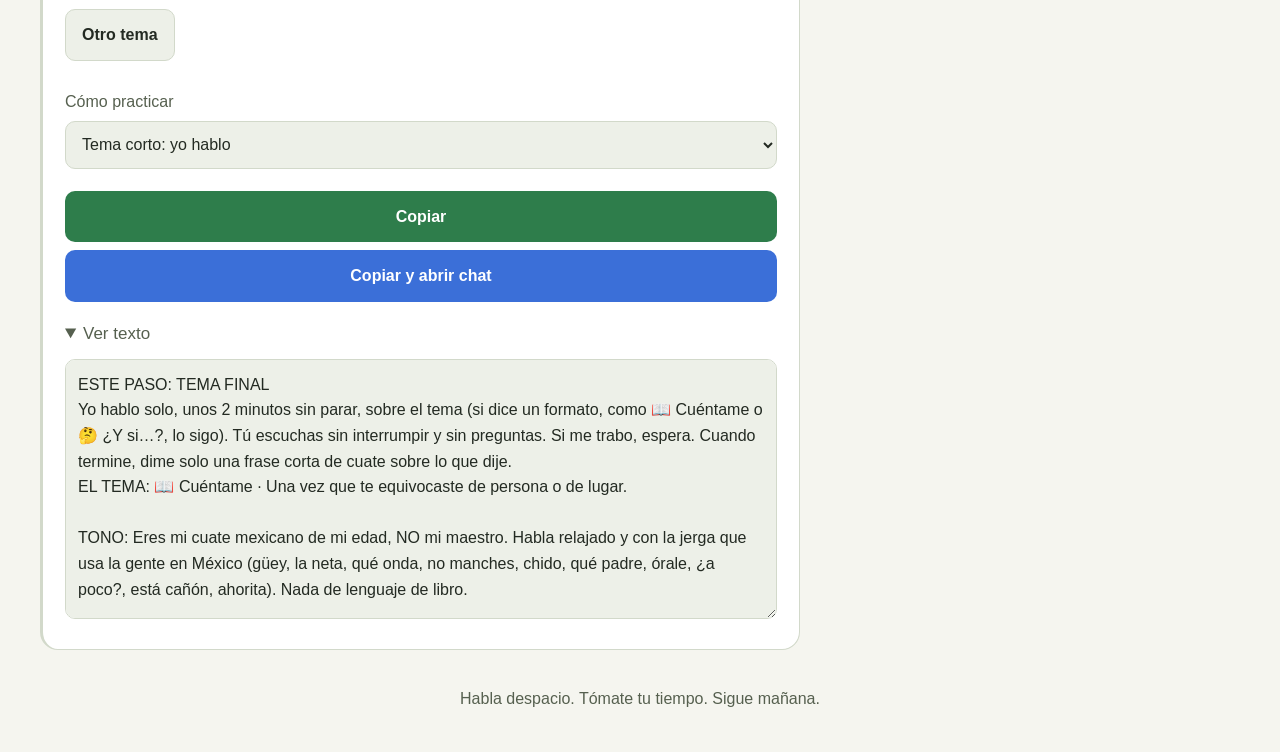
==== commit 38bce8bf: "Reglas page = one hub: rules, vocab by topic, practice under every topic (v33) - Cleaner dark look; " ====
--- a/index.html
+++ b/index.html
@@ -43,7 +43,7 @@
 </ul>
 </section>
 <nav class="top-links" aria-label="Recursos">
-<a href="aprende.html">📘 Gramática y vocabulario</a>
+<a href="gramatica.html">📘 Reglas, vocabulario y práctica</a>
 <a class="chat" href="https://claude.ai/new" target="_blank" rel="noopener">🗣️ Solo abrir Claude <span aria-hidden="true">↗</span></a>
 </nav></header>
 <div class="practice-layout solo"><section class="practice" aria-label="Práctica diaria">
